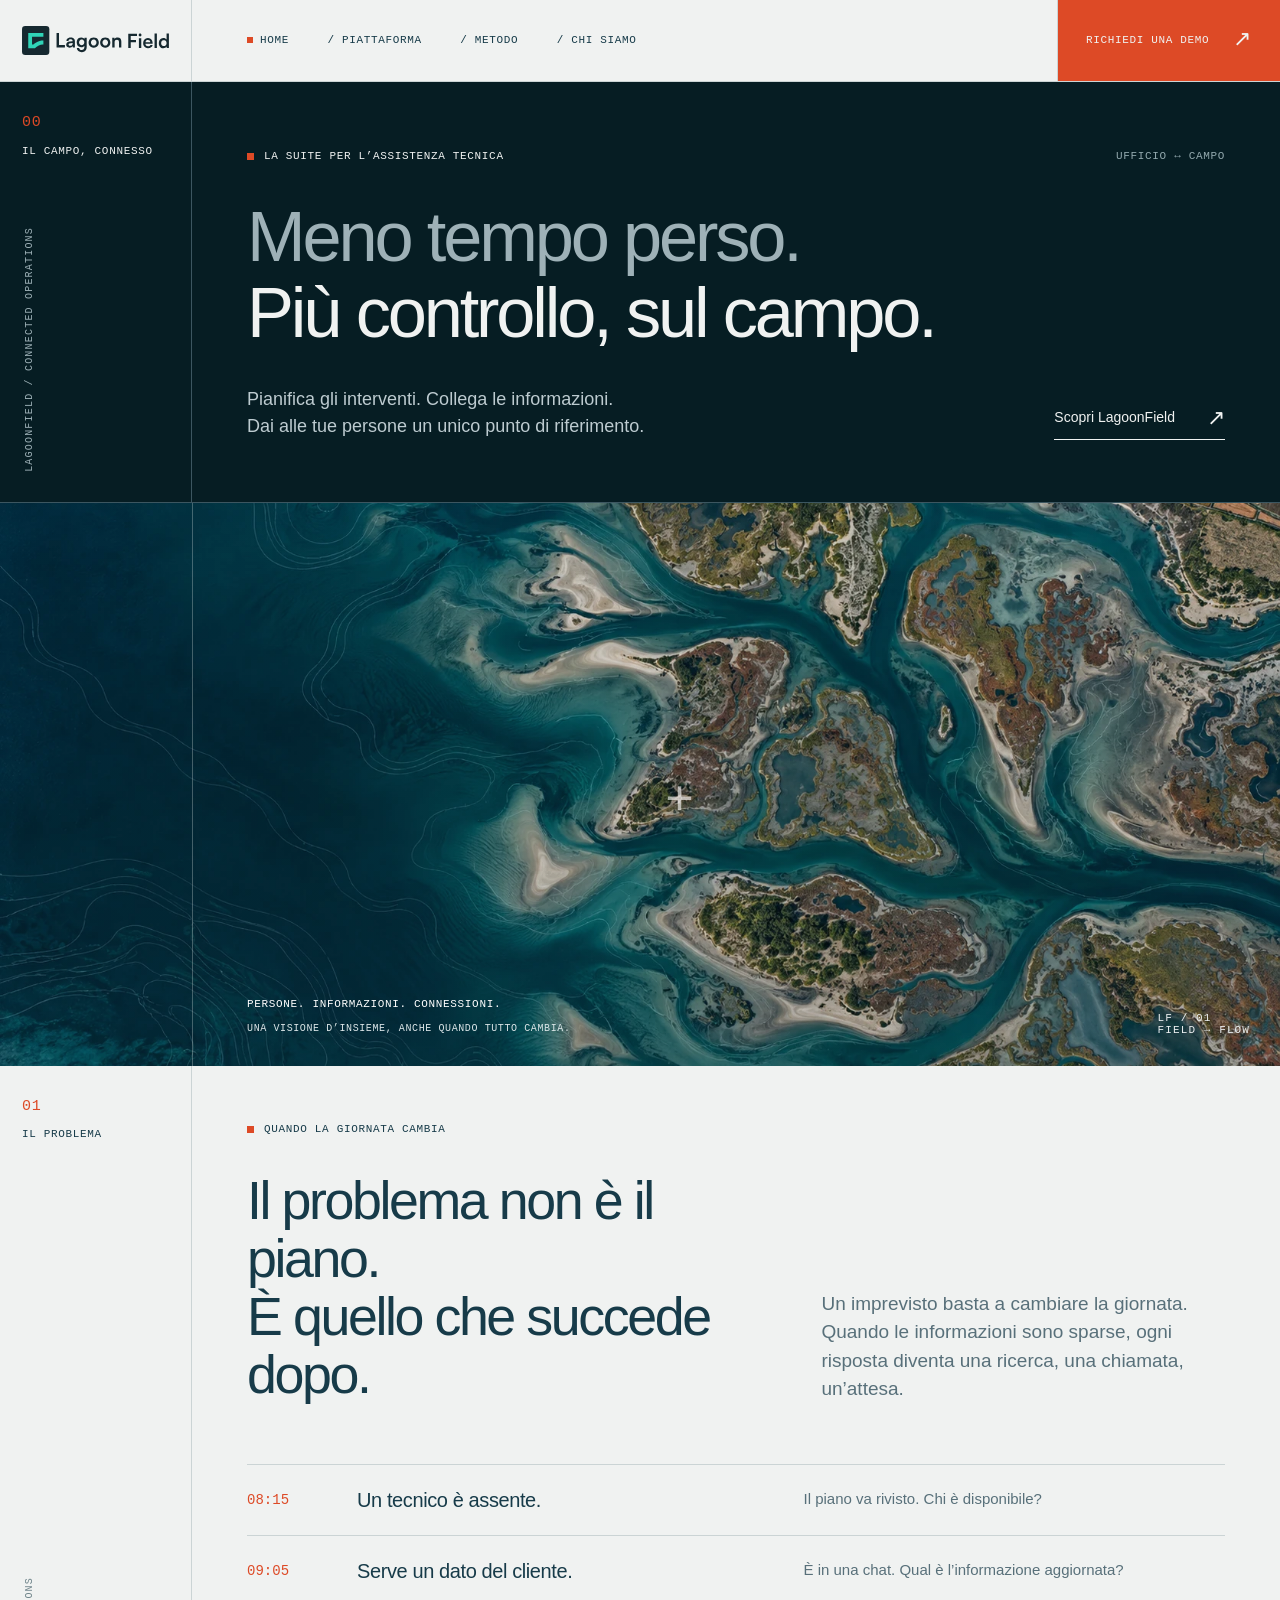
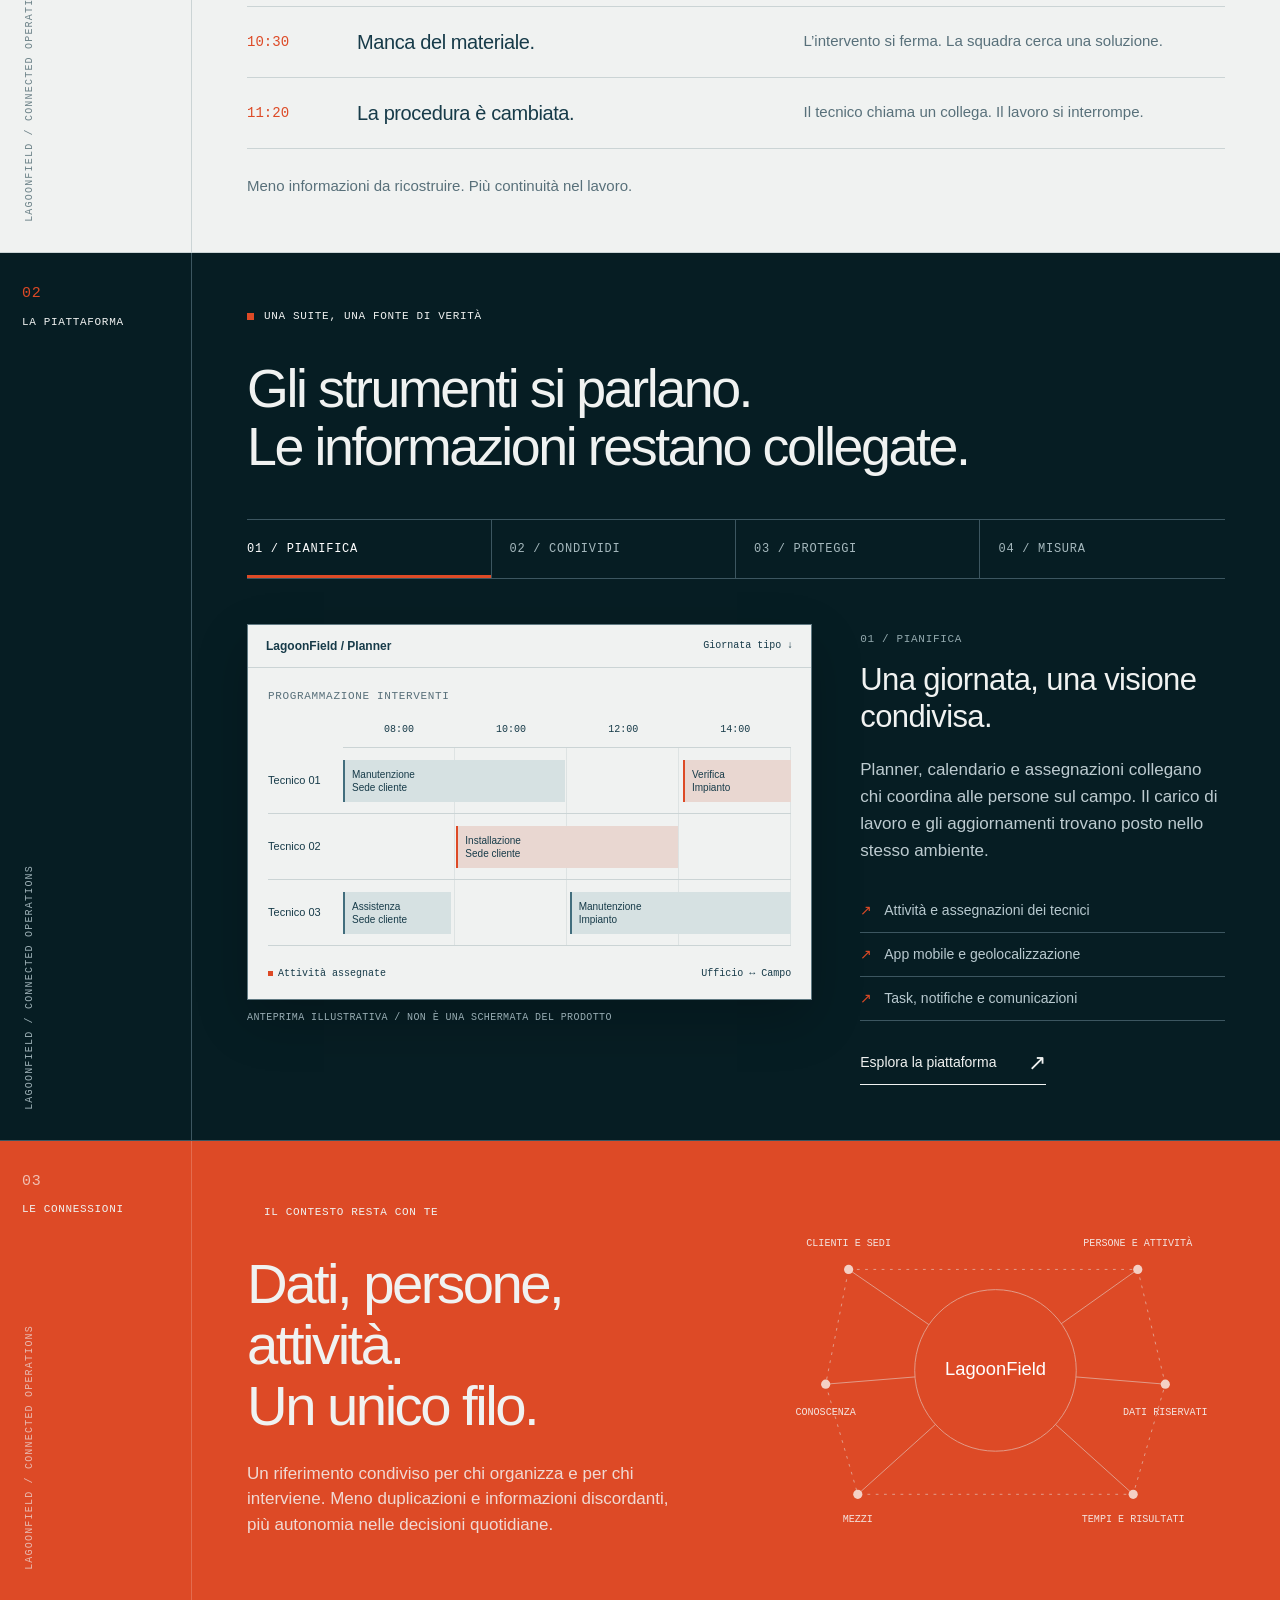
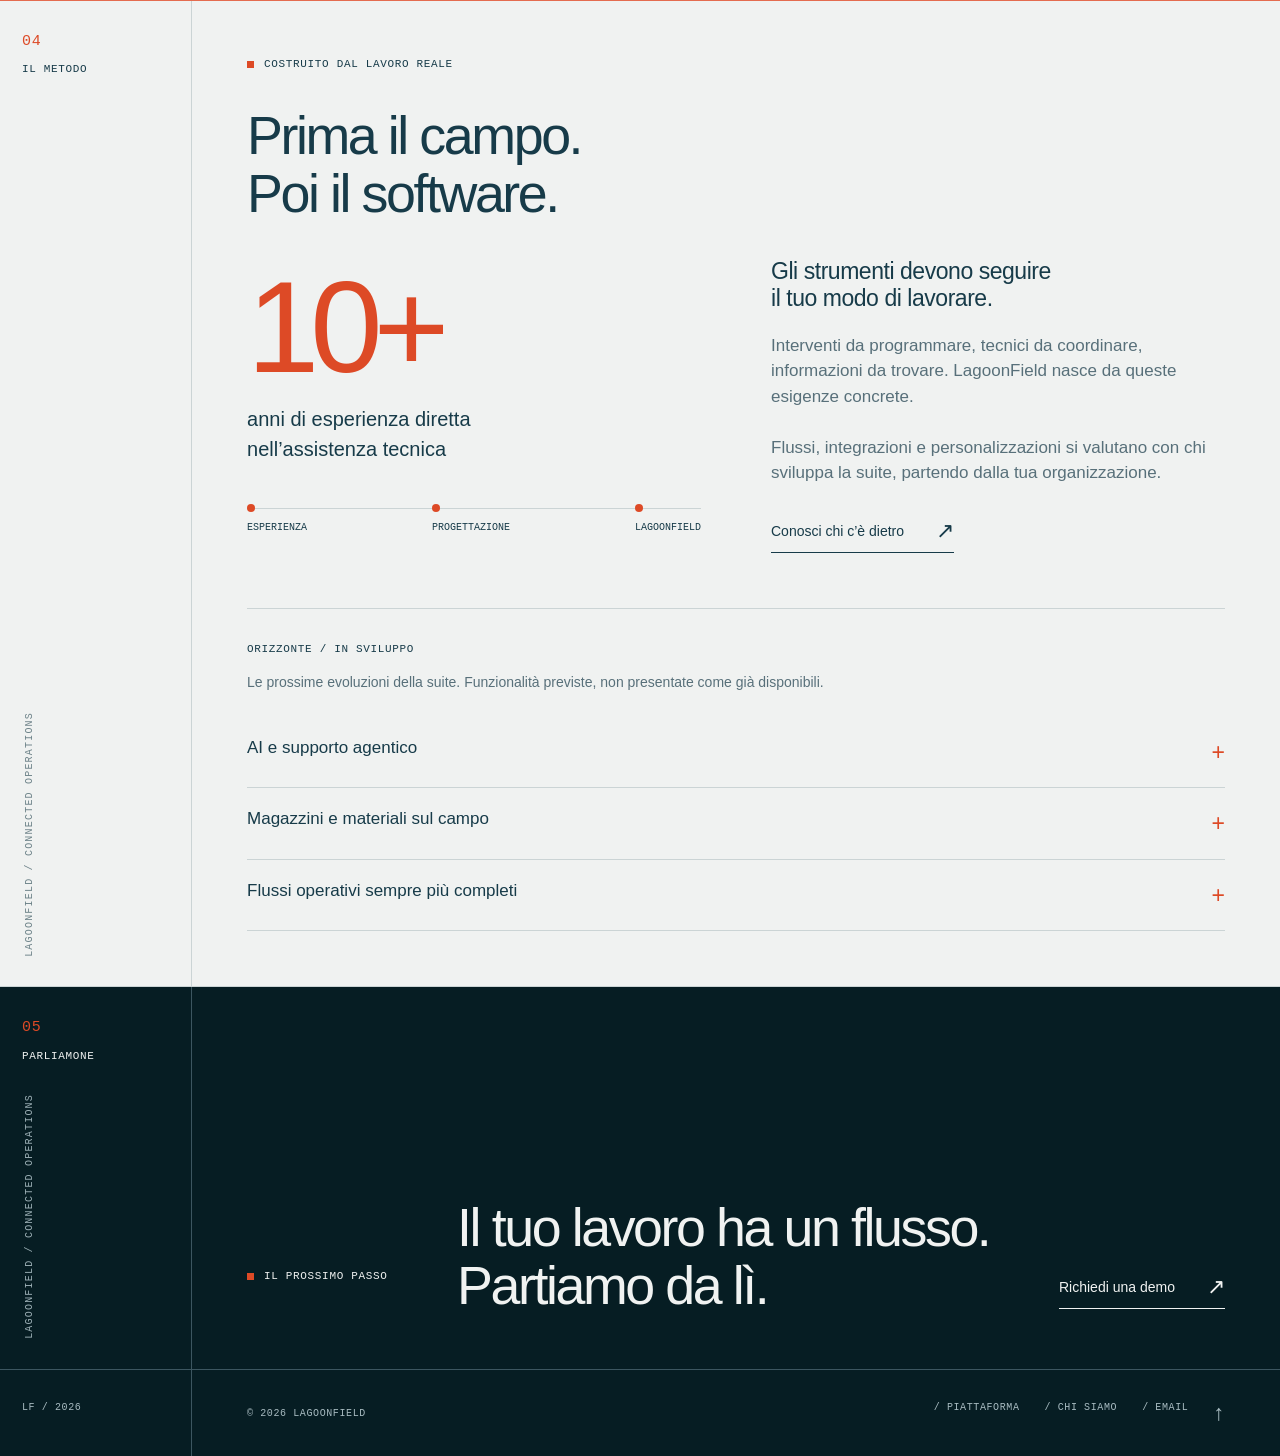
==== index.html @ 283058a3 "Initial LagoonField static site deployment" ====
<!doctype html>
<html lang="it">
  <head>
    <meta charset="utf-8">
    <meta name="viewport" content="width=device-width,initial-scale=1">
    <meta name="theme-color" content="#112f3c">
    <title>LagoonField — Meno tempo perso. Più controllo, sul campo.</title>
    <meta name="description" content="La suite connessa per organizzare l’assistenza tecnica: planner, app mobile, knowledge base, dati protetti e analisi in un unico ambiente.">
    <meta property="og:title" content="LagoonField — Meno tempo perso. Più controllo, sul campo.">
    <meta property="og:description" content="La suite connessa per organizzare l’assistenza tecnica: planner, app mobile, knowledge base, dati protetti e analisi in un unico ambiente.">
    <meta property="og:type" content="website">
    <link rel="icon" href="./assets/favicon.svg" type="image/svg+xml">
    <link rel="stylesheet" href="./styles.css">
    <script src="./app.js?v=hero-mobile" defer></script>
  </head>
  <body>
    <a class="skip" href="#main">Vai al contenuto</a>
    <header class="header" id="top">
      <a class="brand" href="./index.html" aria-label="LagoonField, home"><img src="./assets/Lagoon%20field%20logo.svg" width="1873" height="366" alt="LagoonField"></a>
      <button class="menu-button" aria-expanded="false" aria-controls="navigation"><span class="menu-label">Menu</span><span class="menu-icon" aria-hidden="true"><i></i><i></i></span></button>
      <nav class="nav" id="navigation" aria-label="Navigazione principale">
        <a href="./index.html" aria-current="page">Home</a>
        <a href="./piattaforma.html">/ Piattaforma</a>
        <a href="./index.html#metodo">/ Metodo</a>
        <a href="./chi-siamo.html">/ Chi siamo</a>
        <a class="nav-cta" href="./contatti.html">Richiedi una demo <span class="arrow" aria-hidden="true">↗</span></a>
      </nav>
    </header>
    <main id="main">
      <section class="section dark hero">
        <aside class="rail" aria-hidden="true">
          <div><span class="rail-number">00</span>Il campo, connesso</div>
          <span class="rail-bottom">LagoonField / Connected operations</span>
        </aside>
        <div class="body">
          <div class="hero-topline">
            <div class="eyebrow">La suite per l’assistenza tecnica</div>
            <span class="micro">Ufficio ↔ Campo</span>
          </div>
          <h1><span class="subtle">Meno tempo perso.</span><br>Più controllo, sul campo.</h1>
          <div class="hero-bottom">
            <p>Pianifica gli interventi. Collega le informazioni.<br>Dai alle tue persone un unico punto di riferimento.</p>
            <a class="text-link" href="#piattaforma">Scopri LagoonField<span class="arrow" aria-hidden="true">↗</span></a>
          </div>
        </div>
      </section>
      <div class="hero-visual">
        <img src="./assets/lagoon-hero.webp" alt="Vista satellitare di una laguna con sottili linee topografiche" fetchpriority="high" width="1672" height="941">
        <video class="hero-video" autoplay muted loop playsinline preload="metadata" poster="./assets/lagoon-hero.webp" aria-hidden="true" tabindex="-1">
          <source data-src="./assets/hero-video-720p.mp4" type="video/mp4">
        </video>
        <button class="hero-video-toggle" type="button" aria-label="Metti in pausa il video della hero" hidden>Pausa video</button>
        <div class="visual-line"></div>
        <span class="crosshair" aria-hidden="true">+</span>
        <div class="visual-label"><span class="label">Persone. Informazioni. Connessioni.</span><span class="micro">Una visione d’insieme, anche quando tutto cambia.</span></div>
        <span class="visual-coordinates" aria-hidden="true">LF / 01<br>FIELD → FLOW</span>
      </div>
      <section class="section ">
        <aside class="rail" aria-hidden="true">
          <div><span class="rail-number">01</span>Il problema</div>
          <span class="rail-bottom">LagoonField / Connected operations</span>
        </aside>
        <div class="body">
          <div class="eyebrow">Quando la giornata cambia</div>
          <div class="intro">
            <h2>Il problema non è il piano.<br>È quello che succede dopo.</h2>
            <p>Un imprevisto basta a cambiare la giornata. Quando le informazioni sono sparse, ogni risposta diventa una ricerca, una chiamata, un’attesa.</p>
          </div>
          <div class="timeline">
            <div class="timeline-row">
              <span class="time">08:15</span>
              <h3>Un tecnico è assente.</h3>
              <p>Il piano va rivisto. Chi è disponibile?</p>
            </div>
            <div class="timeline-row">
              <span class="time">09:05</span>
              <h3>Serve un dato del cliente.</h3>
              <p>È in una chat. Qual è l’informazione aggiornata?</p>
            </div>
            <div class="timeline-row">
              <span class="time">10:30</span>
              <h3>Manca del materiale.</h3>
              <p>L’intervento si ferma. La squadra cerca una soluzione.</p>
            </div>
            <div class="timeline-row">
              <span class="time">11:20</span>
              <h3>La procedura è cambiata.</h3>
              <p>Il tecnico chiama un collega. Il lavoro si interrompe.</p>
            </div>
          </div>
          <p class="section-note">Meno informazioni da ricostruire. Più continuità nel lavoro.</p>
        </div>
      </section>
      <section class="section dark" id="piattaforma">
        <aside class="rail" aria-hidden="true">
          <div><span class="rail-number">02</span>La piattaforma</div>
          <span class="rail-bottom">LagoonField / Connected operations</span>
        </aside>
        <div class="body">
          <div class="eyebrow">Una suite, una fonte di verità</div>
          <h2 class="suite-heading">Gli strumenti si parlano.<br>Le informazioni restano collegate.</h2>
          <div class="tabs" role="tablist" aria-label="Esplora le funzionalità di LagoonField"><button class="tab" id="tab-planner" role="tab" aria-selected="true" aria-controls="panel-planner" tabindex="0">01 / Pianifica</button><button class="tab" id="tab-knowledge" role="tab" aria-selected="false" aria-controls="panel-knowledge" tabindex="-1">02 / Condividi</button><button class="tab" id="tab-vault" role="tab" aria-selected="false" aria-controls="panel-vault" tabindex="-1">03 / Proteggi</button><button class="tab" id="tab-analytics" role="tab" aria-selected="false" aria-controls="panel-analytics" tabindex="-1">04 / Misura</button></div>
          <div class="tab-panel" role="tabpanel" id="panel-planner" aria-labelledby="tab-planner" tabindex="0">
            <div class="product-split">
              <div class="product-visual">
                <div class="screen">
                  <div class="screen-bar"><b>LagoonField / Planner</b><span>Giornata tipo ↓</span></div>
                  <div class="screen-body">
                    <div class="label">Programmazione interventi</div>
                    <div class="calendar">
                      <div></div>
                      <div class="hours"><span>08:00</span><span>10:00</span><span>12:00</span><span>14:00</span></div>
                      <div class="person">Tecnico 01</div>
                      <div class="slots">
                        <div class="event span2">Manutenzione<br>Sede cliente</div>
                        <div></div>
                        <div class="event brick">Verifica<br>Impianto</div>
                      </div>
                      <div class="person">Tecnico 02</div>
                      <div class="slots">
                        <div></div>
                        <div class="event span2 brick">Installazione<br>Sede cliente</div>
                        <div></div>
                      </div>
                      <div class="person">Tecnico 03</div>
                      <div class="slots">
                        <div class="event">Assistenza<br>Sede cliente</div>
                        <div></div>
                        <div class="event span2">Manutenzione<br>Impianto</div>
                      </div>
                    </div>
                    <div class="screen-footer"><span class="status">Attività assegnate</span><span>Ufficio ↔ Campo</span></div>
                  </div>
                </div>
                <div class="demo-caption">Anteprima illustrativa / non è una schermata del prodotto</div>
              </div>
              <div class="product-copy">
                <span class="micro">01 / Pianifica</span>
                <h3>Una giornata, una visione condivisa.</h3>
                <p>Planner, calendario e assegnazioni collegano chi coordina alle persone sul campo. Il carico di lavoro e gli aggiornamenti trovano posto nello stesso ambiente.</p>
                <ul class="list">
                  <li>Attività e assegnazioni dei tecnici</li>
                  <li>App mobile e geolocalizzazione</li>
                  <li>Task, notifiche e comunicazioni</li>
                </ul>
                <a class="text-link" href="./piattaforma.html#planner">Esplora la piattaforma<span class="arrow" aria-hidden="true">↗</span></a>
              </div>
            </div>
          </div>
          <div class="tab-panel" role="tabpanel" id="panel-knowledge" aria-labelledby="tab-knowledge" tabindex="0" hidden>
            <div class="product-split">
              <div class="product-visual">
                <div class="screen">
                  <div class="screen-bar"><b>LagoonField / Knowledge</b><span>Procedure ↓</span></div>
                  <div class="screen-body">
                    <div class="label">Conoscenza condivisa</div>
                    <div class="screen-title">Un riferimento, più autonomia.</div>
                    <div class="knowledge-row"><span>Procedura di manutenzione</span><span class="version">v. 03</span></div>
                    <div class="knowledge-row"><span>Variante / Impianto A</span><span class="version">v. 02</span></div>
                    <div class="knowledge-row"><span>Paragrafo globale / Preparazione</span><span class="version">Condiviso</span></div>
                    <div class="knowledge-row"><span>Suggerimento del tecnico</span><span class="version">In revisione</span></div>
                  </div>
                </div>
                <div class="demo-caption">Anteprima illustrativa / non è una schermata del prodotto</div>
              </div>
              <div class="product-copy">
                <span class="micro">02 / Condividi</span>
                <h3>Il sapere dell’azienda, a portata di mano.</h3>
                <p>La knowledge base mette procedure e documentazione nel loro contesto. Chi interviene trova un riferimento chiaro; chi ha esperienza riceve meno interruzioni.</p>
                <ul class="list">
                  <li>Documentazione versionata e varianti</li>
                  <li>Suggerimenti con revisione strutturata</li>
                  <li>Paragrafi globali riutilizzabili</li>
                </ul>
                <a class="text-link" href="./piattaforma.html#knowledge">Esplora la piattaforma<span class="arrow" aria-hidden="true">↗</span></a>
              </div>
            </div>
          </div>
          <div class="tab-panel" role="tabpanel" id="panel-vault" aria-labelledby="tab-vault" tabindex="0" hidden>
            <div class="product-split">
              <div class="product-visual">
                <div class="screen">
                  <div class="screen-bar"><b>LagoonField / Vault</b><span>Accesso controllato</span></div>
                  <div class="screen-body">
                    <div class="label">Dati riservati</div>
                    <div class="screen-title">Le informazioni giuste.<br>Alle persone giuste.</div>
                    <div class="vault-fields">
                      <div><span>Credenziali cliente</span><span>••••••••••••</span></div>
                      <div><span>Contatti riservati</span><span>Archivio criptato</span></div>
                      <div><span>Documentazione sensibile</span><span>Vault</span></div>
                    </div>
                    <div class="screen-footer"><span class="status">Visibilità personalizzata</span><span>Permessi per attività</span></div>
                  </div>
                </div>
                <div class="demo-caption">Anteprima illustrativa / non è una schermata del prodotto</div>
              </div>
              <div class="product-copy">
                <span class="micro">03 / Proteggi</span>
                <h3>Accessi chiari. Dati sotto controllo.</h3>
                <p>Permessi e viste personalizzabili aiutano ogni persona a lavorare sulle informazioni pertinenti. Credenziali, contatti e documenti sensibili hanno strumenti dedicati.</p>
                <ul class="list">
                  <li>Password e contact manager criptato</li>
                  <li>Vault per documenti sensibili</li>
                  <li>Segmentazione dettagliata della visibilità</li>
                </ul>
                <a class="text-link" href="./piattaforma.html#vault">Esplora la piattaforma<span class="arrow" aria-hidden="true">↗</span></a>
              </div>
            </div>
          </div>
          <div class="tab-panel" role="tabpanel" id="panel-analytics" aria-labelledby="tab-analytics" tabindex="0" hidden>
            <div class="product-split">
              <div class="product-visual">
                <div class="screen">
                  <div class="screen-bar"><b>LagoonField / Analisi</b><span>Vista settimanale ↓</span></div>
                  <div class="screen-body">
                    <div class="label">Dal lavoro alla visione d’insieme</div>
                    <div class="chart" role="img" aria-label="Grafico illustrativo dei tempi di attività durante la settimana"><i style="height:45%"></i><i style="height:70%"></i><i style="height:58%"></i><i style="height:86%"></i><i style="height:65%"></i></div>
                    <div class="chart-labels"><span>LUN</span><span>MAR</span><span>MER</span><span>GIO</span><span>VEN</span></div>
                    <div class="screen-stats">
                      <div><b>Tempi</b>Attività e durata</div>
                      <div><b>Spese</b>Raccolta sul campo</div>
                      <div><b>Report</b>Dati operativi</div>
                    </div>
                  </div>
                </div>
                <div class="demo-caption">Anteprima illustrativa / non è una schermata del prodotto</div>
              </div>
              <div class="product-copy">
                <span class="micro">04 / Misura</span>
                <h3>Il lavoro reale diventa leggibile.</h3>
                <p>Raccogli tempi e note spese all’interno della suite. Consulta dati operativi, analisi e report per capire dove approfondire e come orientare le decisioni.</p>
                <ul class="list">
                  <li>Tempi e note spese integrati</li>
                  <li>Dashboard, analisi e report</li>
                  <li>Integrazioni da valutare insieme</li>
                </ul>
                <a class="text-link" href="./piattaforma.html#analytics">Esplora la piattaforma<span class="arrow" aria-hidden="true">↗</span></a>
              </div>
            </div>
          </div>
        </div>
      </section>
      <section class="section connection">
        <aside class="rail" aria-hidden="true">
          <div><span class="rail-number">03</span>Le connessioni</div>
          <span class="rail-bottom">LagoonField / Connected operations</span>
        </aside>
        <div class="body">
          <div>
            <div class="eyebrow">Il contesto resta con te</div>
            <h2>Dati, persone, attività.<br>Un unico filo.</h2>
            <p>Un riferimento condiviso per chi organizza e per chi interviene. Meno duplicazioni e informazioni discordanti, più autonomia nelle decisioni quotidiane.</p>
          </div>
          <svg class="network" viewBox="0 0 500 380" role="img" aria-label="LagoonField collega clienti e sedi, persone e attività, conoscenza, dati riservati, mezzi e risultati">
            <path d="M90 80L250 190L405 80M65 205L250 190L435 205M100 325L250 190L400 325"/>
            <path stroke-dasharray="3 6" d="M90 80L405 80L435 205L400 325L100 325L65 205Z"/>
            <circle cx="250" cy="190" r="77" class="center"/>
            <circle cx="250" cy="190" r="88"/>
            <text x="250" y="195" text-anchor="middle" class="main-text">LagoonField</text>
            <circle cx="90" cy="80" r="5" class="node"/>
            <circle cx="405" cy="80" r="5" class="node"/>
            <circle cx="65" cy="205" r="5" class="node"/>
            <circle cx="435" cy="205" r="5" class="node"/>
            <circle cx="100" cy="325" r="5" class="node"/>
            <circle cx="400" cy="325" r="5" class="node"/>
            <text x="90" y="55" text-anchor="middle">CLIENTI E SEDI</text>
            <text x="405" y="55" text-anchor="middle">PERSONE E ATTIVITÀ</text>
            <text x="65" y="239" text-anchor="middle">CONOSCENZA</text>
            <text x="435" y="239" text-anchor="middle">DATI RISERVATI</text>
            <text x="100" y="355" text-anchor="middle">MEZZI</text>
            <text x="400" y="355" text-anchor="middle">TEMPI E RISULTATI</text>
          </svg>
        </div>
      </section>
      <section class="section " id="metodo">
        <aside class="rail" aria-hidden="true">
          <div><span class="rail-number">04</span>Il metodo</div>
          <span class="rail-bottom">LagoonField / Connected operations</span>
        </aside>
        <div class="body">
          <div class="eyebrow">Costruito dal lavoro reale</div>
          <div class="method-grid">
            <div>
              <h2>Prima il campo.<br>Poi il software.</h2>
              <div class="big-stat">10+</div>
              <p class="stat-label">anni di esperienza diretta nell’assistenza tecnica</p>
              <div class="steps"><span>Esperienza</span><span>Progettazione</span><span>LagoonField</span></div>
            </div>
            <div class="method-copy">
              <h3>Gli strumenti devono seguire<br>il tuo modo di lavorare.</h3>
              <p>Interventi da programmare, tecnici da coordinare, informazioni da trovare. LagoonField nasce da queste esigenze concrete.<br><br>Flussi, integrazioni e personalizzazioni si valutano con chi sviluppa la suite, partendo dalla tua organizzazione.</p>
              <a class="text-link" href="./chi-siamo.html">Conosci chi c’è dietro<span class="arrow" aria-hidden="true">↗</span></a>
            </div>
          </div>
          <div class="roadmap">
            <span class="label">Orizzonte / In sviluppo</span>
            <p>Le prossime evoluzioni della suite. Funzionalità previste, non presentate come già disponibili.</p>
            <details>
              <summary>AI e supporto agentico</summary>
              <p>È previsto un layer AI per consultare le procedure in modo mirato e supportare il lavoro operativo. Disponibilità e modalità saranno definite con l’evoluzione del prodotto.</p>
            </details>
            <details>
              <summary>Magazzini e materiali sul campo</summary>
              <p>La gestione dei magazzini e dei magazzini mobili dei tecnici è in sviluppo, con l’obiettivo di collegare disponibilità dei materiali e operatività.</p>
            </details>
            <details>
              <summary>Flussi operativi sempre più completi</summary>
              <p>Rapportini, ticketing, urgenze, formazione, modelli e statistiche avanzate, certifiche e gestione amministrativa rientrano nelle evoluzioni previste della suite.</p>
            </details>
          </div>
        </div>
      </section>
      <section class="section dark contact-band">
        <aside class="rail" aria-hidden="true">
          <div><span class="rail-number">05</span>Parliamone</div>
          <span class="rail-bottom">LagoonField / Connected operations</span>
        </aside>
        <div class="body">
          <div class="eyebrow">Il prossimo passo</div>
          <h2>Il tuo lavoro ha un flusso.<br>Partiamo da lì.</h2>
          <a class="text-link" href="./contatti.html">Richiedi una demo<span class="arrow" aria-hidden="true">↗</span></a>
        </div>
      </section>
    </main>
    <footer class="footer">
      <div class="footer-rail">LF / 2026</div>
      <div class="footer-body">
        <span>© 2026 LagoonField</span>
        <nav aria-label="Navigazione footer">
          <a href="./piattaforma.html">/ Piattaforma</a>
          <a href="./chi-siamo.html">/ Chi siamo</a>
          <a href="mailto:sales@lagoonfield.com">/ Email</a>
          <a class="back-top" href="#top" aria-label="Torna all’inizio">↑</a>
        </nav>
      </div>
    </footer>
  </body>
</html>
---- styles.css ----
@charset "UTF-8";

/* 01. Colori e misure globali
 * Modifica qui la palette: tutti i componenti usano questi valori.
 * Le sfumature e le trasparenze esistenti sono mantenute intenzionalmente.
 */

:root {
  /* Palette principale */
  --color-text: #173b49;
  --color-surface-dark: #061d23;
  --color-text-muted: #93a9ae;
  --color-surface: #f0f2f1;
  --color-border: #cbd4d5;
  --color-accent: #dd4a26;
  --color-accent-hover: #8e3d2e;
  --color-white: white;
  --color-text-secondary: #58707a;
  --color-text-rail: #6c8288;

  /* Sezioni scure */
  --color-border-dark: #3c5660;
  --color-accent-on-dark: #dd4a26;
  --color-text-muted-on-dark: #9eb1b7;
  --color-text-on-dark: #bdcbd0;
  --color-text-list-on-dark: #b8c9cf;
  --color-text-tab: #a5b8bd;
  --color-tab-indicator: #dd4a26;
  --color-surface-tab-hover: #ffffff08;
  --color-text-footer: #a8bbc1;
  --color-text-page-intro: #afc1c8;
  --color-text-quote: #a6bac2;

  /* Immagine e video della hero */
  --color-surface-hero: #214652;
  --color-hero-overlay-start: rgba(11,36,47,.06);
  --color-hero-overlay-end: rgba(11,36,47,.18);
  --color-hero-line: #dfe6e44d;
  --color-text-hero-caption: #dce6e8;
  --color-text-hero-coordinates: #ecf0f1;
  --color-video-control-border: #dfe6e466;
  --color-video-control-background: #112f3cbb;
  --color-video-control-hover: #112f3ce6;

  /* Anteprime della piattaforma */
  --color-border-screen: #607982;
  --color-shadow-screen: #0003;
  --color-text-demo-caption: #98acb3;
  --color-surface-event: #d6e1e2;
  --color-event-marker: #426e7d;
  --color-surface-event-accent: #e9d7d1;

  /* Sezione connessioni e diagramma */
  --color-border-on-accent: #ffffff30;
  --color-text-connection-number: #f1c0b3;
  --color-text-connection-rail: #e8bab0;
  --color-text-on-connection: #f0d9d3;
  --color-text-network: #f4e3de;
  --color-network-line: #e2a391;
  --color-network-node: #f4d0c5;

  /* Schede persone, modulo e menu mobile */
  --color-text-placeholder: #8a3f30;
  --color-surface-placeholder: #e8d8d3;
  --color-surface-portrait: #dce4e5;
  --color-text-portrait: #7c9ba5;
  --color-border-portrait: #acc0c6;
  --color-border-input: #98adb4;
  --color-shadow-menu: #112f3c22;

  /* Layout: le media query aggiornano queste misure. */
  --rail: 15%;
  --pad: clamp(25px,4.3vw,76px);
}

/* 02. Base, accessibilità e tipografia */

* {
  box-sizing: border-box;
}

html {
  scroll-behavior: smooth;
  scroll-padding-top: 100px;
}

body {
  margin: 0;
  font-family: Arial,Helvetica,sans-serif;
  background: var(--color-surface);
  color: var(--color-text);
  font-size: 17px;
  line-height: 1.5;
}

a {
  color: inherit;
  text-decoration: none;
}

button,
input,
textarea,
select {
  font: inherit;
}

button,
a,
input,
textarea,
select {
  -webkit-tap-highlight-color: transparent;
}

button {
  cursor: pointer;
}

a:focus-visible,
button:focus-visible,
input:focus-visible,
textarea:focus-visible,
select:focus-visible {
  outline: 3px solid var(--color-accent);
  outline-offset: 5px;
}

img,
svg {
  max-width: 100%;
}

button {
  color: inherit;
}

.skip {
  position: fixed;
  top: -80px;
  left: 20px;
  z-index: 100;
  padding: 12px;
  background: var(--color-white);
}

.skip:focus {
  top: 12px;
}

h1,
h2,
h3,
p {
  margin: 0;
}

h1,
h2 {
  font-weight: 400;
  letter-spacing: -.045em;
  line-height: 1.08;
}

h1 {
  font-size: clamp(44px,5.5vw,90px);
}

h2 {
  font-size: clamp(35px,4.2vw,67px);
}

h3 {
  font-size: 23px;
  line-height: 1.2;
  font-weight: 400;
  letter-spacing: -.02em;
}

p {
  max-width: 680px;
}

small,
.micro,
.eyebrow,
.rail,
.nav,
.tab,
.footer,
.label {
  font-family: Consolas,"Courier New",monospace;
  font-size: 11px;
  line-height: 1.5;
  letter-spacing: .06em;
  text-transform: uppercase;
}

.micro {
  color: var(--color-text-muted);
}

.eyebrow {
  display: flex;
  gap: 10px;
  align-items: center;
  margin-bottom: 34px;
}

.eyebrow:before {
  content: "";
  width: 7px;
  height: 7px;
  display: block;
  background: var(--color-accent);
}

/* 03. Header e navigazione */

.header {
  position: sticky;
  top: 0;
  display: grid;
  grid-template-columns: var(--rail) 1fr;
  z-index: 40;
  background: var(--color-surface);
  border-bottom: 1px solid var(--color-border);
  min-height: 82px;
}

.brand {
  padding: 22px;
  display: flex;
  align-items: center;
  justify-content: center;
  border-right: 1px solid var(--color-border);
}

.brand img {
  width: 160px;
  height: auto;
  display: block;
}

.nav {
  display: flex;
  align-items: center;
  gap: clamp(16px,3vw,48px);
  padding-left: var(--pad);
  font-size: 11px;
}

.nav a {
  position: relative;
  white-space: nowrap;
}

.nav a:hover {
  color: var(--color-accent);
}

.nav a[aria-current=page]:before {
  content: "";
  display: inline-block;
  width: 6px;
  height: 6px;
  background: var(--color-accent);
  margin-right: 7px;
}

.nav .nav-cta {
  margin-left: auto;
  align-self: stretch;
  display: flex;
  align-items: center;
  padding: 0 28px;
  border-left: 1px solid var(--color-border);
  background: var(--color-accent);
  color: var(--color-surface);
  gap: 24px;
}

/* Mantiene la priorità rispetto a .nav a:hover. */
.nav-cta:hover {
  background: var(--color-accent-hover)!important;
  color: var(--color-white)!important;
}

.menu-button {
  display: none;
}

/* 04. Layout condiviso e sezioni scure */

.section {
  display: grid;
  grid-template-columns: var(--rail) 1fr;
  border-bottom: 1px solid var(--color-border);
}

.rail {
  padding: 30px 22px;
  border-right: 1px solid var(--color-border);
  display: flex;
  flex-direction: column;
  justify-content: space-between;
  gap: 30px;
}

.rail .rail-number {
  font-size: 15px;
  color: var(--color-accent);
  display: block;
  margin-bottom: 8px;
}

.rail-bottom {
  writing-mode: vertical-rl;
  transform: rotate(180deg);
  font-size: 10px;
  color: var(--color-text-rail);
  letter-spacing: .12em;
}

.body {
  padding: var(--pad);
}

.dark {
  background: var(--color-surface-dark);
  color: var(--color-surface);
  border-color: var(--color-border-dark);
}

.dark .rail {
  border-color: var(--color-border-dark);
}

.dark .rail-number {
  color: var(--color-accent-on-dark);
}

.dark .rail-bottom {
  color: var(--color-text-muted-on-dark);
}

.dark .eyebrow:before {
  background: var(--color-accent-on-dark);
}

.dark .body p {
  color: var(--color-text-on-dark);
}

/* 05. Hero, immagine e video */

.hero .body {
  padding-top: 66px;
  padding-bottom: 62px;
}

.hero h1 {
  max-width: 1250px;
}

.hero h1 .subtle {
  color: var(--color-text-muted-on-dark);
}

.hero-topline {
  display: flex;
  justify-content: space-between;
  align-items: center;
}

.hero-topline .micro {
  margin-bottom: 34px;
}

.hero-bottom {
  display: flex;
  justify-content: space-between;
  align-items: flex-end;
  gap: 40px;
  margin-top: 35px;
}

.hero-bottom p {
  font-size: 18px;
  max-width: 480px;
}

.text-link {
  display: inline-flex;
  align-items: center;
  gap: 32px;
  font-size: 14px;
  white-space: nowrap;
  border-bottom: 1px solid currentColor;
  padding-bottom: 10px;
  transition: gap .2s;
}

.text-link:hover {
  gap: 44px;
}

.arrow {
  font-size: 22px;
  line-height: 1;
}

.hero-visual {
  height: clamp(350px,44vw,690px);
  position: relative;
  overflow: hidden;
  background: var(--color-surface-hero);
}

.hero-visual>img {
  width: 100%;
  height: 100%;
  object-fit: cover;
  display: block;
}

.hero-visual:after {
  content: "";
  position: absolute;
  inset: 0;
  background: linear-gradient(180deg,var(--color-hero-overlay-start),var(--color-hero-overlay-end));
}

.visual-line {
  position: absolute;
  top: 0;
  bottom: 0;
  left: var(--rail);
  width: 1px;
  background: var(--color-hero-line);
  z-index: 1;
}

.visual-label {
  position: absolute;
  bottom: 30px;
  left: calc(var(--rail) + var(--pad));
  color: var(--color-white);
  z-index: 2;
}

.visual-label span {
  display: block;
}

.visual-label .micro {
  color: var(--color-text-hero-caption);
  margin-top: 8px;
  font-size: 10px;
}

.visual-coordinates {
  position: absolute;
  right: 30px;
  bottom: 30px;
  z-index: 2;
  color: var(--color-text-hero-coordinates);
  font: 11px Consolas,monospace;
  letter-spacing: .1em;
}

.crosshair {
  position: absolute;
  left: 52%;
  top: 46%;
  color: var(--color-white);
  z-index: 2;
  font-size: 48px;
  font-weight: 200;
  opacity: .6;
}

.hero-visual>.hero-video {
  position: absolute;
  inset: 0;
  width: 100%;
  height: 100%;
  object-fit: cover;
  display: block;
}

.hero-visual>.hero-video[hidden] {
  display: none;
}

.hero-video-toggle {
  position: absolute;
  right: 30px;
  top: 30px;
  z-index: 3;
  border: 1px solid var(--color-video-control-border);
  background: var(--color-video-control-background);
  color: var(--color-surface);
  padding: 10px 15px;
  font: 11px Consolas,monospace;
  letter-spacing: .03em;
  backdrop-filter: blur(6px);
}

.hero-video-toggle:hover {
  background: var(--color-video-control-hover);
}

.hero-video-toggle[hidden] {
  display: none;
}

/* 06. Introduzione e timeline */

.intro {
  display: grid;
  grid-template-columns: 1.25fr 1fr;
  gap: 70px;
  margin-bottom: 60px;
}

.intro p {
  font-size: 19px;
  align-self: end;
  max-width: 500px;
  color: var(--color-text-secondary);
}

.intro h2 {
  max-width: 720px;
}

.timeline {
  border-top: 1px solid var(--color-border);
}

.timeline-row {
  display: grid;
  grid-template-columns: 85px 1fr 1fr;
  gap: 25px;
  align-items: center;
  padding: 23px 0;
  border-bottom: 1px solid var(--color-border);
}

.timeline-row .time {
  font: 14px Consolas,monospace;
  color: var(--color-accent);
}

.timeline-row h3 {
  font-size: 20px;
}

.timeline-row p {
  font-size: 15px;
  color: var(--color-text-secondary);
}

.section-note {
  margin-top: 26px;
  color: var(--color-text-secondary);
  font-size: 15px;
}

/* 07. Piattaforma: tab, contenuti e anteprime */

.suite-heading {
  max-width: 950px;
  margin-bottom: 44px;
}

.tabs {
  display: grid;
  grid-template-columns: repeat(4,1fr);
  border-top: 1px solid var(--color-border-dark);
  border-bottom: 1px solid var(--color-border-dark);
  margin-bottom: 45px;
}

.tab {
  border: 0;
  border-right: 1px solid var(--color-border-dark);
  background: none;
  text-align: left;
  padding: 20px 18px;
  color: var(--color-text-tab);
  font-size: 12px;
}

.tab:first-child {
  padding-left: 0;
}

.tab:last-child {
  border-right: 0;
}

.tab[aria-selected=true] {
  color: var(--color-white);
  box-shadow: inset 0 -3px var(--color-tab-indicator);
}

.tab:hover {
  color: var(--color-white);
  background: var(--color-surface-tab-hover);
}

.tab-panel[hidden] {
  display: none;
}

.product-split {
  display: grid;
  grid-template-columns: 1.55fr 1fr;
  gap: 48px;
  align-items: start;
}

.product-copy h3 {
  font-size: 31px;
  margin: 12px 0 20px;
}

.product-copy p {
  font-size: 17px;
  line-height: 1.6;
}

.list {
  padding: 0;
  margin: 25px 0 28px;
  list-style: none;
}

.list li {
  padding: 11px 0;
  border-bottom: 1px solid var(--color-border-dark);
  font-size: 14px;
  color: var(--color-text-list-on-dark);
}

.list li:before {
  content: "↗";
  color: var(--color-accent-on-dark);
  margin-right: 12px;
}

.screen {
  background: var(--color-surface);
  color: var(--color-text);
  border: 1px solid var(--color-border-screen);
  box-shadow: 0 20px 50px var(--color-shadow-screen);
  min-height: 330px;
}

.screen-bar {
  display: flex;
  justify-content: space-between;
  align-items: center;
  border-bottom: 1px solid var(--color-border);
  padding: 14px 18px;
  font: 10px Consolas,monospace;
}

.screen-bar b {
  font: 600 12px Arial,sans-serif;
}

.screen-body {
  padding: 20px;
}

.demo-caption {
  color: var(--color-text-demo-caption);
  font: 10px Consolas,monospace;
  margin-top: 12px;
  text-transform: uppercase;
  letter-spacing: .04em;
}

.calendar {
  display: grid;
  grid-template-columns: 75px 1fr;
  gap: 0;
}

.calendar .hours {
  display: flex;
  justify-content: space-around;
  border-bottom: 1px solid var(--color-border);
  padding: 12px 0;
  font: 10px Consolas,monospace;
}

.calendar .person {
  font-size: 11px;
  display: flex;
  align-items: center;
  height: 66px;
  border-bottom: 1px solid var(--color-border);
}

.calendar .slots {
  display: grid;
  grid-template-columns: repeat(4,1fr);
  align-items: center;
  gap: 5px;
  border-bottom: 1px solid var(--color-border);
  background: repeating-linear-gradient(90deg,transparent 0,transparent calc(25% - 1px),var(--color-border) 25%);
}

.event {
  background: var(--color-surface-event);
  border-left: 2px solid var(--color-event-marker);
  padding: 8px 7px;
  line-height: 1.3;
  font-size: 10px;
}

.event.brick {
  background: var(--color-surface-event-accent);
  border-color: var(--color-accent);
}

.span2 {
  grid-column: span 2;
}

.screen-footer {
  display: flex;
  justify-content: space-between;
  font: 10px Consolas,monospace;
  margin-top: 22px;
}

.status {
  display: inline-flex;
  align-items: center;
  gap: 5px;
}

.status:before {
  content: "";
  width: 5px;
  height: 5px;
  background: var(--color-accent);
}

.knowledge-row {
  padding: 13px 0;
  border-bottom: 1px solid var(--color-border);
  display: flex;
  justify-content: space-between;
  gap: 20px;
  font-size: 12px;
}

.version {
  font: 10px Consolas,monospace;
  background: var(--color-surface-event);
  padding: 3px 7px;
  height: fit-content;
  white-space: nowrap;
}

.screen-body .screen-title {
  font-size: 22px;
  margin: 12px 0;
}

/* Il testo dell’anteprima resta leggibile anche dentro .dark .body. */
.screen-body p {
  font-size: 12px;
  color: var(--color-text-secondary)!important;
  line-height: 1.6;
}

.screen-body .label {
  color: var(--color-text-secondary);
  margin-bottom: 8px;
}

.vault-fields {
  margin-top: 20px;
}

.vault-fields>div {
  display: flex;
  justify-content: space-between;
  padding: 13px 0;
  border-bottom: 1px solid var(--color-border);
  font-size: 12px;
}

.lock {
  font-size: 23px;
}

.chart {
  height: 150px;
  display: flex;
  gap: 15px;
  align-items: end;
  border-bottom: 1px solid var(--color-border);
  padding: 10px 12px 0;
  background: repeating-linear-gradient(0deg,transparent 0,transparent 35px,var(--color-surface-event) 36px);
}

.chart i {
  width: 14%;
  background: var(--color-event-marker);
  display: block;
}

.chart i:nth-child(3n) {
  background: var(--color-accent);
}

.chart-labels {
  display: flex;
  justify-content: space-around;
  font: 9px Consolas,monospace;
  margin: 9px 0;
}

.screen-stats {
  display: flex;
  gap: 30px;
  font: 10px Consolas,monospace;
  margin-top: 18px;
}

.screen-stats b {
  font: 22px Arial,sans-serif;
  display: block;
}

/* 08. Connessioni e diagramma */

.connection {
  background: var(--color-accent);
  color: var(--color-surface);
  border-color: var(--color-border-on-accent);
}

.connection .rail {
  border-color: var(--color-border-on-accent);
}

.connection .rail-number {
  color: var(--color-text-connection-number);
}

.connection .rail-bottom {
  color: var(--color-text-connection-rail);
}

.connection .body {
  display: grid;
  grid-template-columns: 1fr 1fr;
  gap: 60px;
  align-items: center;
}

.connection h2 {
  font-size: clamp(38px,4.4vw,65px);
}

.connection p {
  margin-top: 24px;
  color: var(--color-text-on-connection);
  max-width: 440px;
}

.network {
  width: 100%;
  overflow: visible;
  height: auto;
}

.network text {
  font: 11px Consolas,monospace;
  fill: var(--color-text-network);
}

.network .main-text {
  font: 20px Arial,sans-serif;
  fill: var(--color-white);
}

.network path,
.network line {
  stroke: var(--color-network-line);
  fill: none;
  stroke-width: 1;
}

.network circle {
  fill: var(--color-accent);
  stroke: var(--color-network-line);
}

.network .center {
  fill: var(--color-text);
  stroke: var(--color-network-node);
}

.network .node {
  fill: var(--color-network-node);
  stroke: none;
}

/* 09. Metodo e roadmap */

.method-grid {
  display: grid;
  grid-template-columns: 1fr 1fr;
  gap: 70px;
}

.big-stat {
  font-size: 130px;
  line-height: 1;
  letter-spacing: -.07em;
  color: var(--color-accent);
  margin-top: 40px;
}

.stat-label {
  font-size: 20px;
  max-width: 300px;
  margin: 12px 0 40px;
}

.method-copy {
  align-self: end;
}

.method-copy p {
  color: var(--color-text-secondary);
  margin: 20px 0 32px;
}

.steps {
  display: flex;
  justify-content: space-between;
  position: relative;
  gap: 15px;
  margin-bottom: 20px;
  font: 10px Consolas,monospace;
  text-transform: uppercase;
}

.steps:before {
  content: "";
  position: absolute;
  top: 4px;
  left: 0;
  right: 0;
  height: 1px;
  background: var(--color-border);
}

.steps span {
  position: relative;
  padding-top: 18px;
}

.steps span:before {
  position: absolute;
  left: 0;
  top: 0;
  content: "";
  width: 8px;
  height: 8px;
  background: var(--color-accent);
  border-radius: 50%;
}

.roadmap {
  margin-top: 55px;
  border-top: 1px solid var(--color-border);
  padding-top: 25px;
}

.roadmap>p {
  font-size: 14px;
  color: var(--color-text-secondary);
  margin: 12px 0 24px;
}

.roadmap summary {
  padding: 18px 0;
  cursor: pointer;
  display: flex;
  justify-content: space-between;
  list-style: none;
  font-size: 17px;
  gap: 25px;
}

.roadmap summary::-webkit-details-marker {
  display: none;
}

.roadmap summary:after {
  content: "+";
  font-size: 23px;
  color: var(--color-accent);
}

.roadmap details[open] summary:after {
  content: "−";
}

.roadmap details {
  border-bottom: 1px solid var(--color-border);
}

.roadmap details p {
  font-size: 15px;
  color: var(--color-text-secondary);
  padding: 0 40px 24px 0;
  max-width: 780px;
}

/* 10. Invito al contatto e footer */

.contact-band .body {
  display: flex;
  align-items: end;
  justify-content: space-between;
  gap: 45px;
}

.contact-band h2 {
  max-width: 700px;
}

.contact-band .text-link {
  margin-bottom: 5px;
}

.contact-band .eyebrow {
  margin-bottom: 30px;
}

.footer {
  display: grid;
  grid-template-columns: var(--rail) 1fr;
  font-size: 10px;
  background: var(--color-surface-dark);
  color: var(--color-text-footer);
}

.footer-rail {
  border-right: 1px solid var(--color-border-dark);
  padding: 30px 22px;
}

.footer-body {
  display: flex;
  justify-content: space-between;
  gap: 25px;
  padding: 30px var(--pad);
  align-items: center;
}

.footer nav {
  display: flex;
  gap: 25px;
  flex-wrap: wrap;
}

.footer a:hover {
  color: var(--color-white);
}

.back-top {
  font: 22px Arial,sans-serif;
}

/* 11. Pagine interne e funzionalità */

.page-hero .body {
  padding-top: 72px;
  padding-bottom: 70px;
}

.page-hero h1 {
  max-width: 1000px;
}

.page-hero p {
  font-size: 21px;
  color: var(--color-text-page-intro);
  margin-top: 30px;
  max-width: 660px;
}

.feature-row {
  display: grid;
  grid-template-columns: 1fr 1fr;
  gap: 70px;
  padding: 45px 0;
  border-bottom: 1px solid var(--color-border);
}

.feature-row:first-child {
  padding-top: 0;
}

.feature-row:last-child {
  border-bottom: 0;
  padding-bottom: 0;
}

.feature-row h2 {
  font-size: clamp(32px,3.3vw,49px);
  margin: 14px 0 24px;
}

.feature-row p {
  color: var(--color-text-secondary);
  max-width: 540px;
}

.feature-row .list {
  margin-top: 10px;
}

.feature-row .list li {
  border-color: var(--color-border);
  color: var(--color-text-secondary);
}

.feature-row .list li:before {
  color: var(--color-accent);
}

.feature-index {
  font: 12px Consolas,monospace;
  color: var(--color-accent);
}

.quote {
  font-size: clamp(32px,3.8vw,57px);
  line-height: 1.14;
  letter-spacing: -.04em;
  max-width: 900px;
}

.quote cite {
  display: block;
  font: 11px Consolas,monospace;
  text-transform: uppercase;
  letter-spacing: .06em;
  margin-top: 30px;
  color: var(--color-text-quote);
}

/* 12. Chi siamo e schede persone */

.about-logo {
  width: 260px;
  margin-bottom: 50px;
}

.placeholder-tag {
  display: inline-block;
  font: 10px Consolas,monospace;
  color: var(--color-text-placeholder);
  background: var(--color-surface-placeholder);
  padding: 7px 10px;
  margin-bottom: 22px;
  letter-spacing: .04em;
  text-transform: uppercase;
}

.about-intro {
  display: grid;
  grid-template-columns: 1fr 1fr;
  gap: 70px;
}

.about-intro p {
  font-size: 20px;
  line-height: 1.6;
  color: var(--color-text-secondary);
}

.about-intro h2 {
  font-size: clamp(33px,3.7vw,55px);
}

.people {
  display: grid;
  grid-template-columns: 1fr 1fr;
  gap: 45px;
  margin-top: 60px;
}

.person-card {
  border-top: 1px solid var(--color-border);
  padding-top: 24px;
}

.person-card .initial {
  width: 100%;
  height: 160px;
  background: var(--color-surface-portrait);
  position: relative;
  overflow: hidden;
  display: flex;
  align-items: end;
  padding: 20px;
  font: 60px Arial,sans-serif;
  letter-spacing: -.08em;
  color: var(--color-text-portrait);
}

.person-card .initial:after {
  content: "";
  position: absolute;
  width: 250px;
  height: 250px;
  border: 1px solid var(--color-border-portrait);
  border-radius: 50%;
  top: -150px;
  right: 10%;
  box-shadow: 0 0 0 18px var(--color-surface-portrait),0 0 0 19px var(--color-border-portrait),0 0 0 38px var(--color-surface-portrait),0 0 0 39px var(--color-border-portrait),0 0 0 58px var(--color-surface-portrait),0 0 0 59px var(--color-border-portrait);
}

.person-card h3 {
  margin-top: 22px;
  font-size: 26px;
}

.person-card .label {
  color: var(--color-accent);
  margin-top: 9px;
}

.about-image {
  height: 370px;
  object-fit: cover;
  width: 100%;
  display: block;
}

/* 13. Contatti, modulo e FAQ */

.contact-layout {
  display: grid;
  grid-template-columns: .9fr 1.1fr;
  gap: 70px;
}

.contact-layout h2 {
  font-size: 42px;
}

.contact-layout p {
  margin: 24px 0;
  color: var(--color-text-secondary);
}

.email-link {
  display: inline-block;
  font-size: clamp(19px,2.6vw,33px);
  letter-spacing: -.035em;
  border-bottom: 1px solid var(--color-text);
  padding-bottom: 5px;
  margin-top: 12px;
}

.form {
  display: grid;
  grid-template-columns: 1fr 1fr;
  gap: 25px;
}

.form label {
  display: block;
  font: 11px Consolas,monospace;
  text-transform: uppercase;
  letter-spacing: .04em;
}

.form input,
.form textarea {
  display: block;
  width: 100%;
  border: 0;
  border-bottom: 1px solid var(--color-border-input);
  border-radius: 0;
  background: none;
  padding: 12px 0;
  font-size: 17px;
  color: var(--color-text);
  resize: vertical;
  min-width: 0;
}

.form textarea {
  min-height: 110px;
}

.form input:focus,
.form textarea:focus {
  outline: none;
  border-color: var(--color-accent);
}

.form label:focus-within {
  color: var(--color-accent);
}

.full {
  grid-column: 1/-1;
}

.form button {
  border: 0;
  background: var(--color-accent);
  color: var(--color-white);
  padding: 16px 20px;
  text-align: left;
  display: flex;
  justify-content: space-between;
  gap: 25px;
}

.form .form-note {
  font-size: 12px;
  margin: 0;
  color: var(--color-text-secondary);
}

.form-status {
  font-size: 14px;
  line-height: 1.6;
  border-left: 2px solid var(--color-accent);
  padding-left: 14px;
}

.prepared-mail {
  border: 1px solid var(--color-border);
  padding: 18px;
  grid-column: 1/-1;
}

.prepared-mail[hidden] {
  display: none;
}

.prepared-mail p {
  font-size: 14px;
  margin: 0 0 16px;
}

.prepared-mail a {
  border-bottom: 1px solid currentColor;
  padding-bottom: 3px;
  font-size: 14px;
}

.faq h2 {
  margin-bottom: 35px;
}

.faq .roadmap {
  margin: 0;
  padding: 0;
}

.faq details p {
  color: var(--color-text-secondary);
}

/* 14. Responsive: schermi ampi */

@media (min-width: 1600px) {
  :root {
    --rail: 16%;
  }

  .body {
    padding-top: 90px;
    padding-bottom: 90px;
  }

  .hero .body {
    padding-top: 80px;
    padding-bottom: 75px;
  }
}

/* 15. Responsive: tablet e desktop compatti */

@media (max-width: 1050px) {
  :root {
    --rail: 11%;
    --pad: 35px;
  }

  .brand {
    padding: 18px 12px;
  }

  .brand img {
    min-width: 85px;
  }

  .nav {
    gap: 22px;
  }

  .nav .nav-cta {
    padding: 0 20px;
    gap: 15px;
  }

  .rail {
    padding: 26px 15px;
    font-size: 10px;
  }

  .intro {
    gap: 35px;
  }

  .product-split {
    grid-template-columns: 1.25fr 1fr;
    gap: 28px;
  }

  .screen-body {
    padding: 15px;
  }

  .product-copy h3 {
    font-size: 26px;
  }

  .connection .body {
    gap: 25px;
  }

  .method-grid,
  .about-intro,
  .contact-layout {
    gap: 40px;
  }

  .feature-row {
    gap: 40px;
  }

  .hero-bottom p {
    font-size: 17px;
  }

  .footer-body {
    padding: 28px 30px;
  }
}

/* 16. Responsive: mobile */

@media (max-width: 760px) {
  :root {
    --rail: 0%;
    --pad: 24px;
  }

  .header {
    display: flex;
    align-items: center;
    justify-content: space-between;
    min-height: 72px;
  }

  .brand {
    padding: 22px 24px;
    border: 0;
  }

  .brand img {
    width: 145px;
  }

  .menu-button {
    display: flex;
    align-items: center;
    gap: 12px;
    margin-right: 24px;
    background: none;
    border: 0;
    font: 11px Consolas,monospace;
    text-transform: uppercase;
    padding: 10px 0;
  }

  .menu-icon {
    width: 20px;
    display: grid;
    gap: 5px;
  }

  .menu-icon i {
    height: 1px;
    background: var(--color-text);
  }

  .nav {
    display: none;
    position: absolute;
    top: 71px;
    left: 0;
    right: 0;
    background: var(--color-surface);
    padding: 20px 24px 25px;
    flex-direction: column;
    align-items: stretch;
    gap: 0;
    box-shadow: 0 12px 20px var(--color-shadow-menu);
    border-bottom: 1px solid var(--color-border);
    font-size: 13px;
  }

  .nav.open {
    display: flex;
  }

  .nav a {
    padding: 14px 0;
    border-bottom: 1px solid var(--color-border);
  }

  .nav .nav-cta {
    margin: 20px 0 0;
    border: 0;
    padding: 15px 20px;
    justify-content: space-between;
  }

  .section {
    display: block;
  }

  .rail {
    display: none;
  }

  .body {
    padding: 48px 24px;
  }

  .hero .body {
    padding-top: 40px;
    padding-bottom: 38px;
  }

  .hero h1 {
    font-size: clamp(42px,8vw,60px);
    letter-spacing: -.055em;
  }

  .hero-topline .micro {
    display: none;
  }

  .eyebrow {
    font-size: 10px;
    margin-bottom: 28px;
  }

  .hero-bottom {
    margin-top: 25px;
    display: block;
  }

  .hero-bottom p {
    font-size: 16px;
    max-width: 400px;
  }

  .hero-bottom .text-link {
    margin-top: 28px;
  }

  .hero-visual {
    height: 340px;
  }

  .hero-visual>img {
    object-position: 58% center;
  }

  .visual-label {
    left: 24px;
    bottom: 24px;
  }

  .visual-coordinates {
    right: 24px;
    bottom: 24px;
    font-size: 9px;
  }

  .visual-line {
    display: none;
  }

  .visual-label .micro {
    max-width: 160px;
    font-size: 9px;
  }

  .crosshair {
    font-size: 32px;
  }

  .intro {
    display: block;
    margin-bottom: 35px;
  }

  .intro p {
    font-size: 17px;
    margin-top: 24px;
  }

  h2 {
    font-size: 38px;
  }

  .timeline-row {
    grid-template-columns: 55px 1fr;
    gap: 12px;
    padding: 21px 0;
  }

  .timeline-row h3 {
    font-size: 19px;
  }

  .timeline-row p {
    grid-column: 2;
    font-size: 14px;
  }

  .timeline-row .time {
    font-size: 12px;
    align-self: start;
    padding-top: 3px;
  }

  .tabs {
    margin-bottom: 30px;
  }

  .tab {
    font-size: 10px;
    padding: 17px 8px;
    text-align: center;
  }

  .tab:first-child {
    padding-left: 8px;
  }

  .product-split {
    display: flex;
    flex-direction: column;
    gap: 30px;
  }

  .product-visual {
    width: 100%;
  }

  .screen {
    min-height: 300px;
  }

  .calendar {
    grid-template-columns: 60px 1fr;
  }

  .calendar .person {
    font-size: 10px;
    height: 61px;
  }

  .event {
    font-size: 9px;
    padding: 7px 4px;
  }

  .product-copy h3 {
    font-size: 30px;
  }

  .product-copy p {
    font-size: 16px;
  }

  .connection .body {
    display: block;
  }

  .connection h2 {
    font-size: 42px;
  }

  .connection p {
    font-size: 16px;
  }

  .network {
    margin-top: 40px;
    max-height: 340px;
  }

  .method-grid {
    display: block;
  }

  .big-stat {
    font-size: 105px;
    margin-top: 32px;
  }

  .stat-label {
    font-size: 18px;
    margin-bottom: 30px;
  }

  .method-copy {
    margin-top: 35px;
  }

  .method-copy h3 {
    font-size: 27px;
  }

  .method-copy p {
    font-size: 16px;
  }

  .roadmap {
    margin-top: 35px;
  }

  .contact-band .body {
    display: block;
  }

  .contact-band .text-link {
    margin-top: 32px;
  }

  .contact-band h2 {
    font-size: 40px;
  }

  .footer {
    display: block;
  }

  .footer-rail {
    display: none;
  }

  .footer-body {
    display: block;
    padding: 30px 24px;
  }

  .footer nav {
    margin-top: 24px;
    gap: 20px;
  }

  .back-top {
    margin-left: auto;
  }

  .page-hero .body {
    padding-top: 46px;
    padding-bottom: 48px;
  }

  .page-hero h1 {
    font-size: 45px;
  }

  .page-hero p {
    font-size: 17px;
  }

  .feature-row {
    display: block;
    padding: 32px 0;
  }

  .feature-row h2 {
    font-size: 32px;
  }

  .feature-row .list {
    margin-top: 25px;
  }

  .feature-row p {
    font-size: 16px;
  }

  .about-intro {
    display: block;
  }

  .about-intro p {
    font-size: 18px;
    margin-top: 25px;
  }

  .about-logo {
    width: 220px;
    margin-bottom: 32px;
  }

  .people {
    gap: 22px;
    margin-top: 40px;
  }

  .person-card .initial {
    height: 130px;
    font-size: 42px;
    padding: 15px;
  }

  .person-card h3 {
    font-size: 22px;
  }

  .person-card .label {
    font-size: 10px;
  }

  .about-image {
    height: 280px;
  }

  .contact-layout {
    display: block;
  }

  .contact-layout h2 {
    font-size: 35px;
  }

  .form {
    margin-top: 42px;
    gap: 24px;
  }

  .form .mobile-full {
    grid-column: 1/-1;
  }

  .email-link {
    font-size: 25px;
  }

  .form-status {
    font-size: 13px;
  }

  .footer-body>span {
    display: block;
  }

  .quote {
    font-size: 34px;
  }

  .suite-heading {
    margin-bottom: 30px;
  }

  .hero-visual>.hero-video {
    object-position: 58% center;
  }

  .hero-video-toggle {
    right: 24px;
    top: 24px;
    padding: 10px 12px;
  }
}

/* 17. Accessibilità: movimento ridotto */

@media (prefers-reduced-motion: reduce) {
  html {
    scroll-behavior: auto;
  }

  * {
    transition: none!important;
    animation: none!important;
  }
}
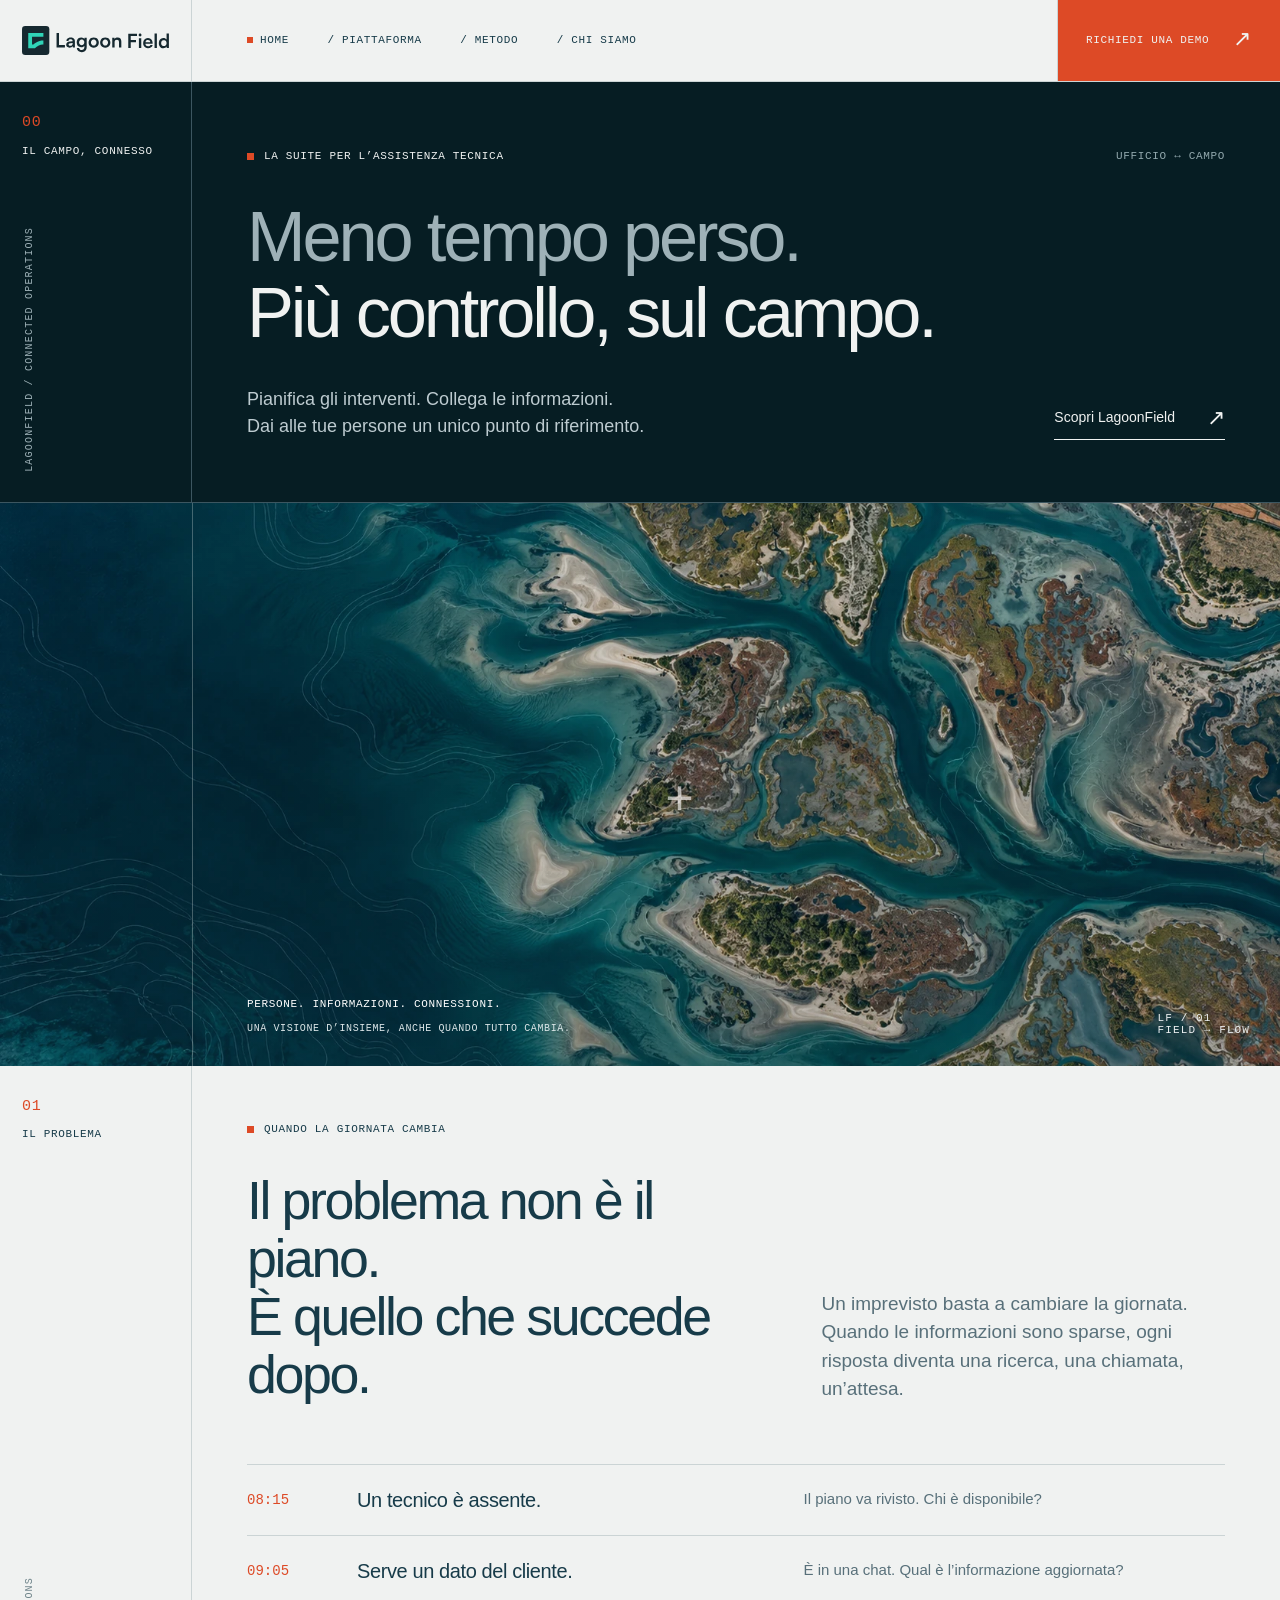
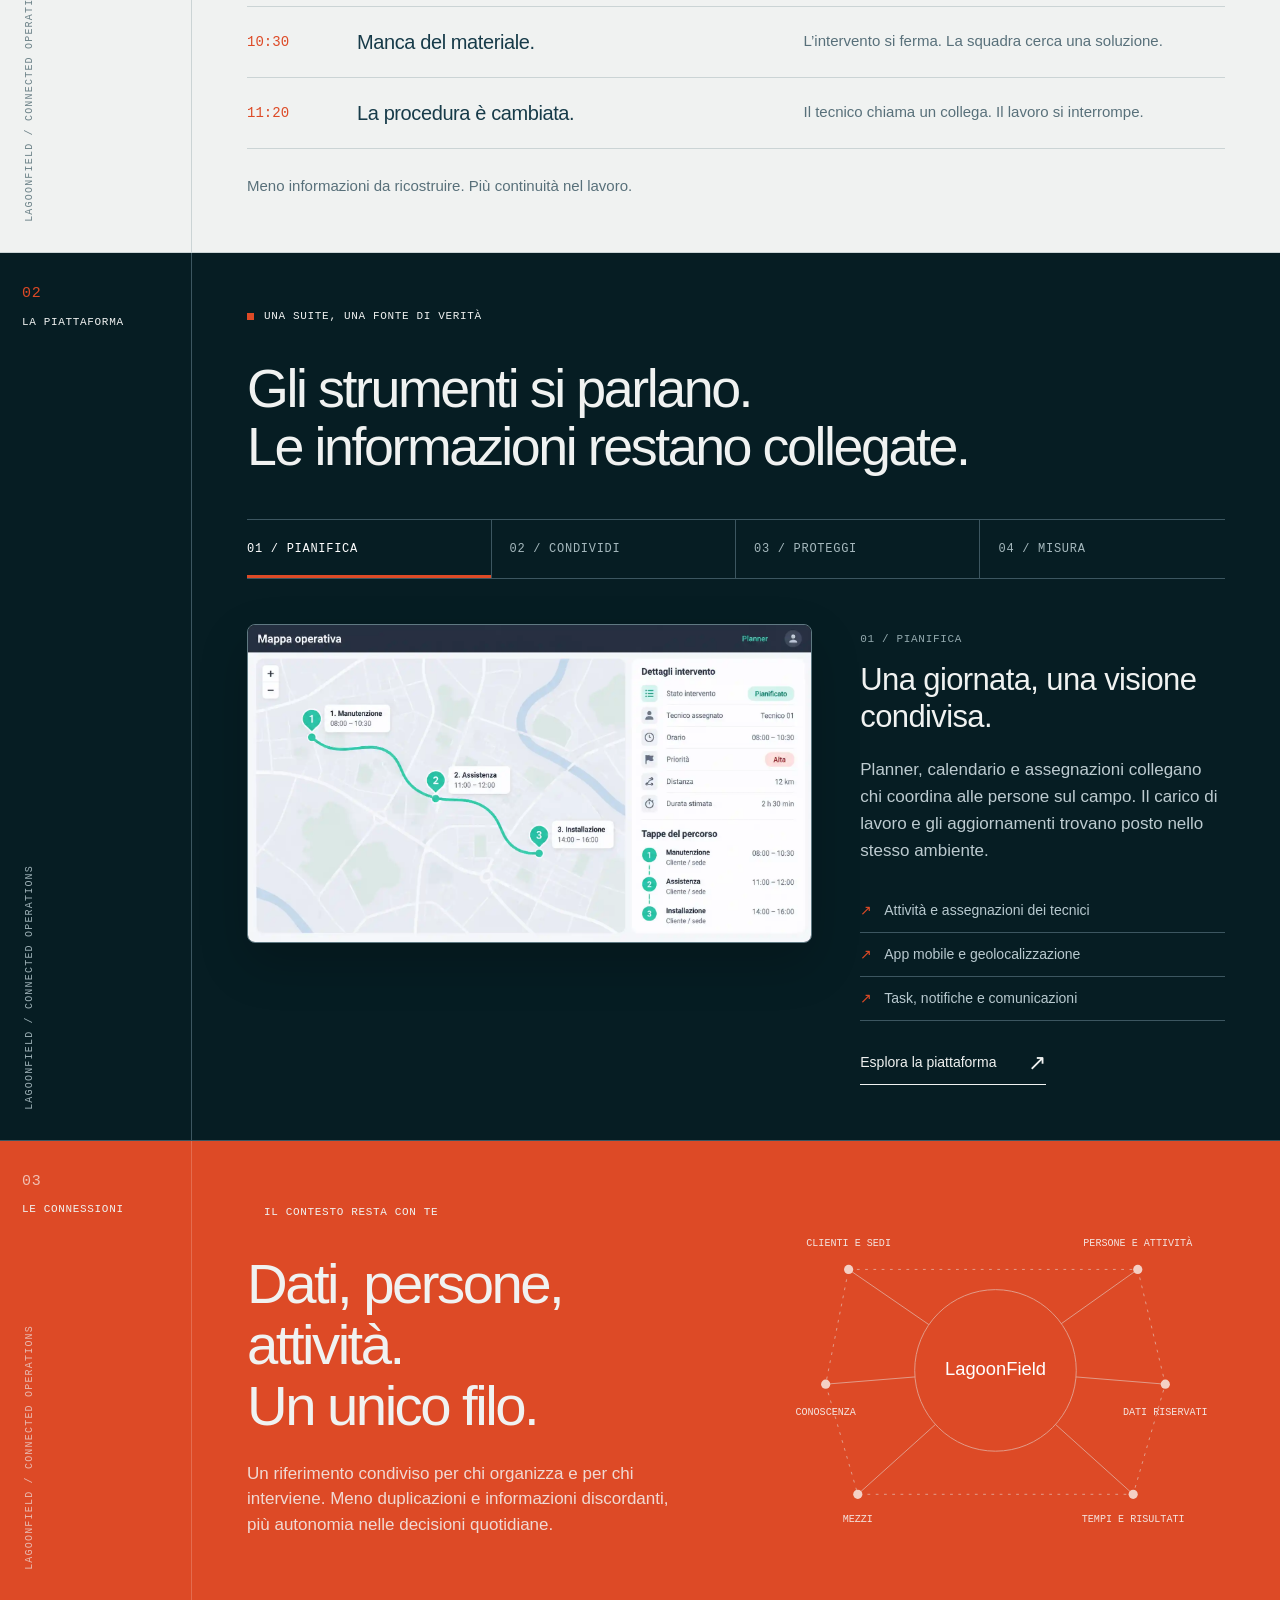
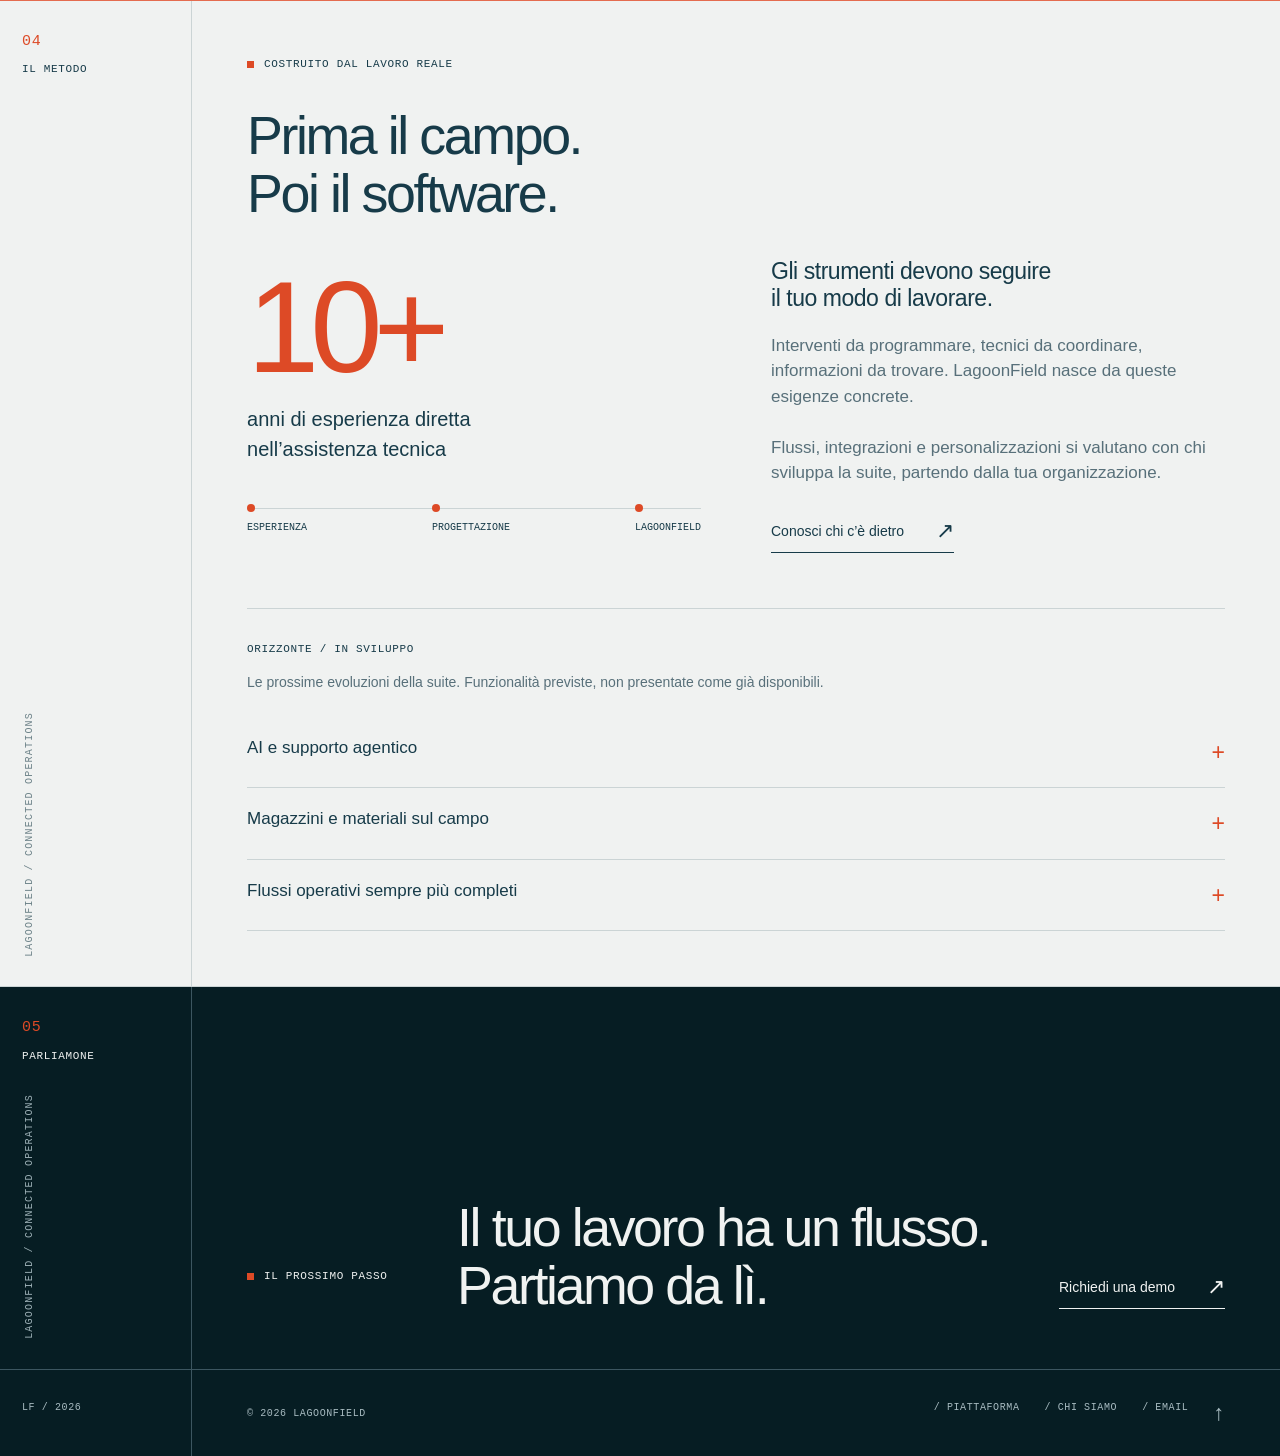
==== commit 4805f1fb: "Replace platform tab mockups with provided images" ====
--- a/index.html
+++ b/index.html
@@ -103,36 +103,7 @@
           <div class="tab-panel" role="tabpanel" id="panel-planner" aria-labelledby="tab-planner" tabindex="0">
             <div class="product-split">
               <div class="product-visual">
-                <div class="screen">
-                  <div class="screen-bar"><b>LagoonField / Planner</b><span>Giornata tipo ↓</span></div>
-                  <div class="screen-body">
-                    <div class="label">Programmazione interventi</div>
-                    <div class="calendar">
-                      <div></div>
-                      <div class="hours"><span>08:00</span><span>10:00</span><span>12:00</span><span>14:00</span></div>
-                      <div class="person">Tecnico 01</div>
-                      <div class="slots">
-                        <div class="event span2">Manutenzione<br>Sede cliente</div>
-                        <div></div>
-                        <div class="event brick">Verifica<br>Impianto</div>
-                      </div>
-                      <div class="person">Tecnico 02</div>
-                      <div class="slots">
-                        <div></div>
-                        <div class="event span2 brick">Installazione<br>Sede cliente</div>
-                        <div></div>
-                      </div>
-                      <div class="person">Tecnico 03</div>
-                      <div class="slots">
-                        <div class="event">Assistenza<br>Sede cliente</div>
-                        <div></div>
-                        <div class="event span2">Manutenzione<br>Impianto</div>
-                      </div>
-                    </div>
-                    <div class="screen-footer"><span class="status">Attività assegnate</span><span>Ufficio ↔ Campo</span></div>
-                  </div>
-                </div>
-                <div class="demo-caption">Anteprima illustrativa / non è una schermata del prodotto</div>
+                <img class="product-image" src="./assets/Pianifica.webp" width="1672" height="941" alt="Mappa operativa con percorso del tecnico e dettagli degli interventi" loading="lazy" decoding="async">
               </div>
               <div class="product-copy">
                 <span class="micro">01 / Pianifica</span>
@@ -150,18 +121,7 @@
           <div class="tab-panel" role="tabpanel" id="panel-knowledge" aria-labelledby="tab-knowledge" tabindex="0" hidden>
             <div class="product-split">
               <div class="product-visual">
-                <div class="screen">
-                  <div class="screen-bar"><b>LagoonField / Knowledge</b><span>Procedure ↓</span></div>
-                  <div class="screen-body">
-                    <div class="label">Conoscenza condivisa</div>
-                    <div class="screen-title">Un riferimento, più autonomia.</div>
-                    <div class="knowledge-row"><span>Procedura di manutenzione</span><span class="version">v. 03</span></div>
-                    <div class="knowledge-row"><span>Variante / Impianto A</span><span class="version">v. 02</span></div>
-                    <div class="knowledge-row"><span>Paragrafo globale / Preparazione</span><span class="version">Condiviso</span></div>
-                    <div class="knowledge-row"><span>Suggerimento del tecnico</span><span class="version">In revisione</span></div>
-                  </div>
-                </div>
-                <div class="demo-caption">Anteprima illustrativa / non è una schermata del prodotto</div>
+                <img class="product-image" src="./assets/Condividi.webp" width="1672" height="940" alt="Documentazione tecnica condivisa e dettagli di un documento in DocuHub" loading="lazy" decoding="async">
               </div>
               <div class="product-copy">
                 <span class="micro">02 / Condividi</span>
@@ -179,20 +139,7 @@
           <div class="tab-panel" role="tabpanel" id="panel-vault" aria-labelledby="tab-vault" tabindex="0" hidden>
             <div class="product-split">
               <div class="product-visual">
-                <div class="screen">
-                  <div class="screen-bar"><b>LagoonField / Vault</b><span>Accesso controllato</span></div>
-                  <div class="screen-body">
-                    <div class="label">Dati riservati</div>
-                    <div class="screen-title">Le informazioni giuste.<br>Alle persone giuste.</div>
-                    <div class="vault-fields">
-                      <div><span>Credenziali cliente</span><span>••••••••••••</span></div>
-                      <div><span>Contatti riservati</span><span>Archivio criptato</span></div>
-                      <div><span>Documentazione sensibile</span><span>Vault</span></div>
-                    </div>
-                    <div class="screen-footer"><span class="status">Visibilità personalizzata</span><span>Permessi per attività</span></div>
-                  </div>
-                </div>
-                <div class="demo-caption">Anteprima illustrativa / non è una schermata del prodotto</div>
+                <img class="product-image" src="./assets/Proteggi.webp" width="1708" height="921" alt="Gestione delle password e dei dettagli di accesso in SecureVault" loading="lazy" decoding="async">
               </div>
               <div class="product-copy">
                 <span class="micro">03 / Proteggi</span>
@@ -210,20 +157,7 @@
           <div class="tab-panel" role="tabpanel" id="panel-analytics" aria-labelledby="tab-analytics" tabindex="0" hidden>
             <div class="product-split">
               <div class="product-visual">
-                <div class="screen">
-                  <div class="screen-bar"><b>LagoonField / Analisi</b><span>Vista settimanale ↓</span></div>
-                  <div class="screen-body">
-                    <div class="label">Dal lavoro alla visione d’insieme</div>
-                    <div class="chart" role="img" aria-label="Grafico illustrativo dei tempi di attività durante la settimana"><i style="height:45%"></i><i style="height:70%"></i><i style="height:58%"></i><i style="height:86%"></i><i style="height:65%"></i></div>
-                    <div class="chart-labels"><span>LUN</span><span>MAR</span><span>MER</span><span>GIO</span><span>VEN</span></div>
-                    <div class="screen-stats">
-                      <div><b>Tempi</b>Attività e durata</div>
-                      <div><b>Spese</b>Raccolta sul campo</div>
-                      <div><b>Report</b>Dati operativi</div>
-                    </div>
-                  </div>
-                </div>
-                <div class="demo-caption">Anteprima illustrativa / non è una schermata del prodotto</div>
+                <img class="product-image" src="./assets/Misura.webp" width="1672" height="941" alt="Dashboard con statistiche, grafici e attività recenti in SecureVault" loading="lazy" decoding="async">
               </div>
               <div class="product-copy">
                 <span class="micro">04 / Misura</span>
--- a/styles.css
+++ b/styles.css
@@ -620,6 +620,15 @@
   grid-template-columns: 1.55fr 1fr;
   gap: 48px;
   align-items: start;
+}
+
+.product-image {
+  display: block;
+  width: 100%;
+  height: auto;
+  border: 1px solid var(--color-border-screen);
+  border-radius: 8px;
+  box-shadow: 0 20px 50px var(--color-shadow-screen);
 }
 
 .product-copy h3 {
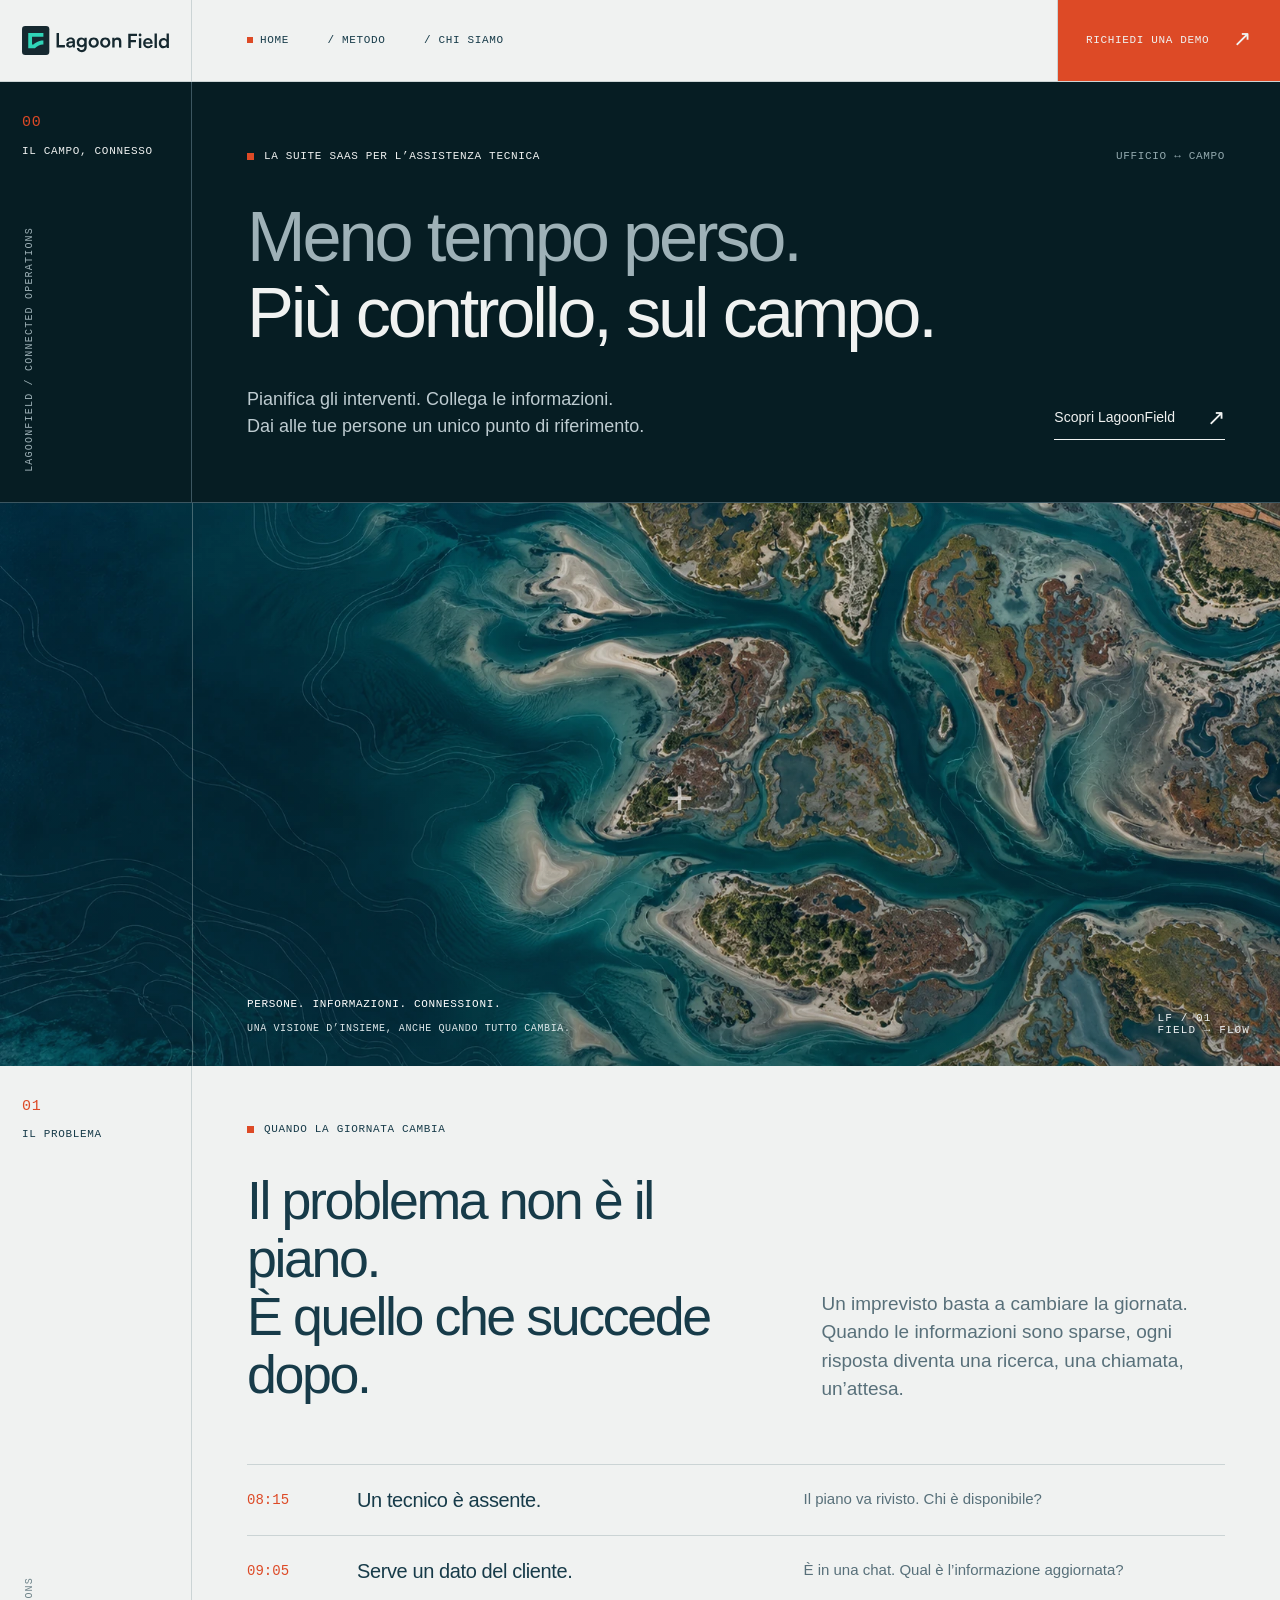
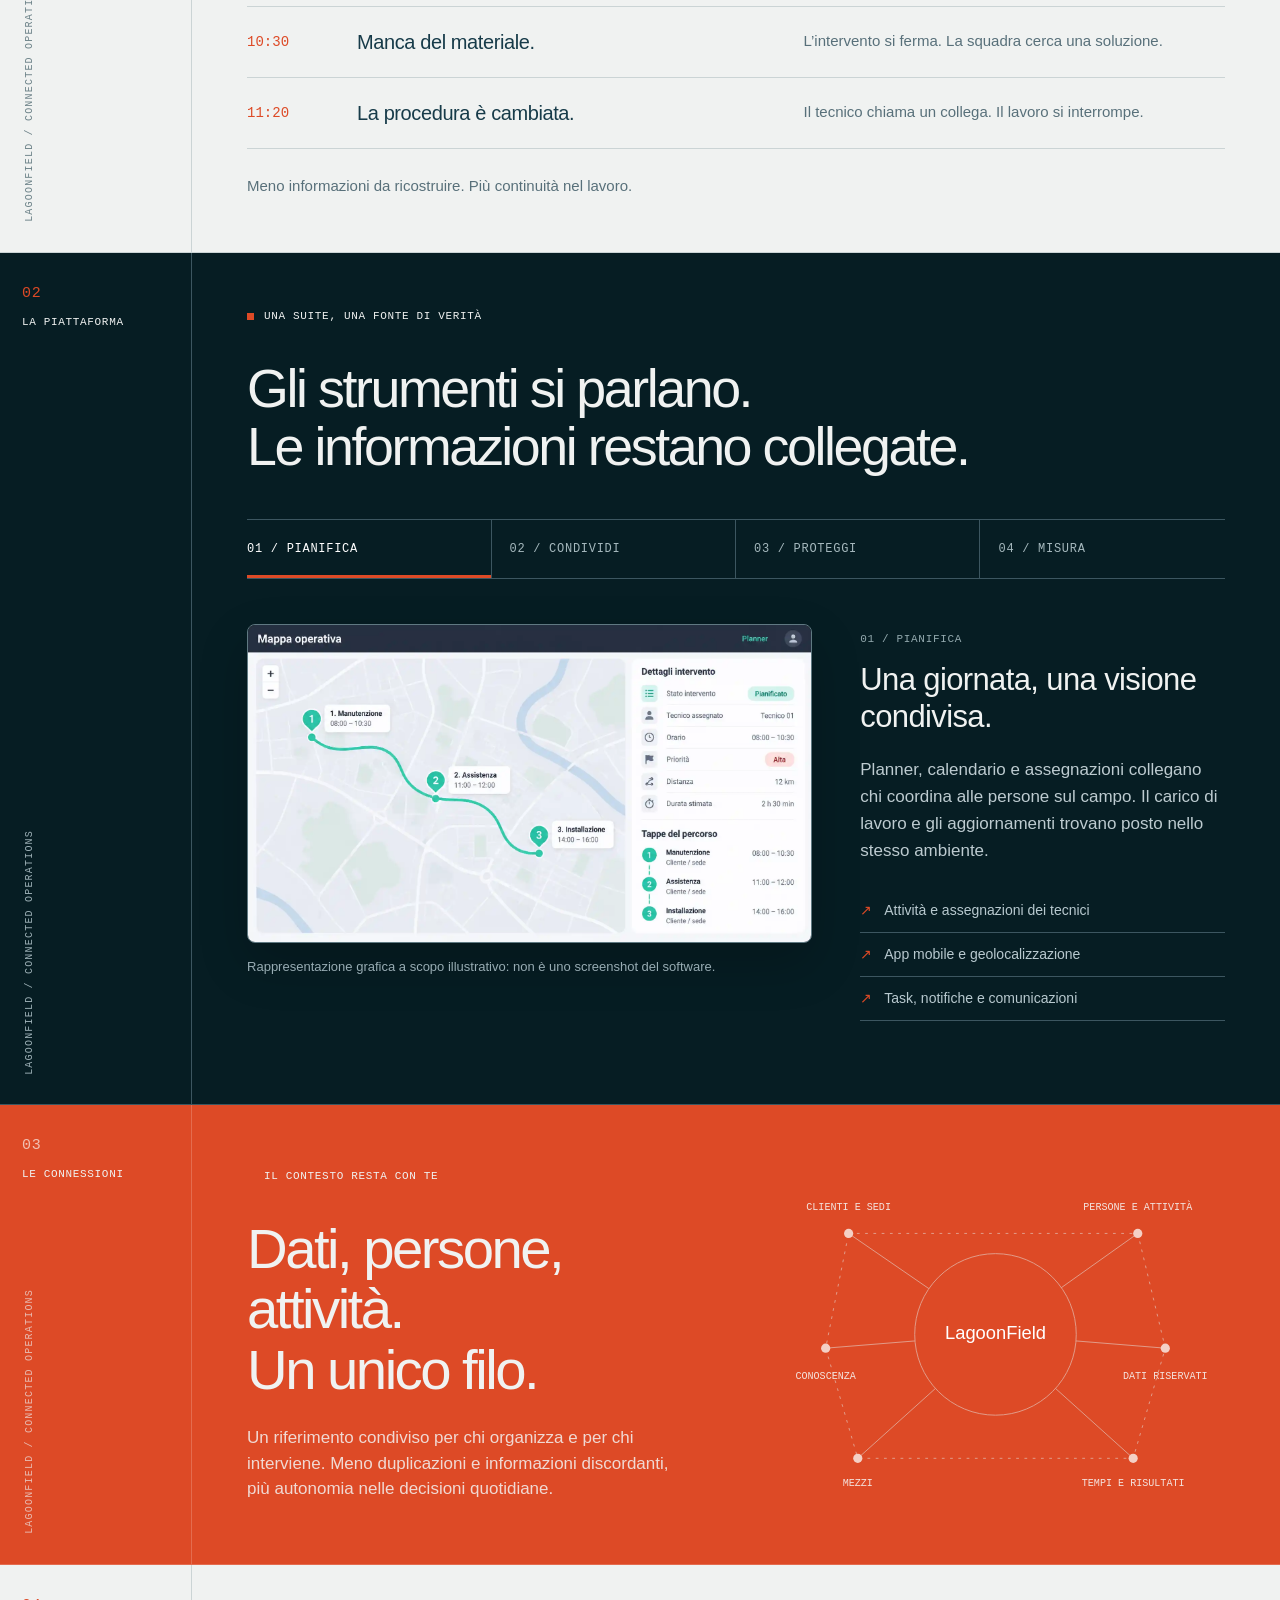
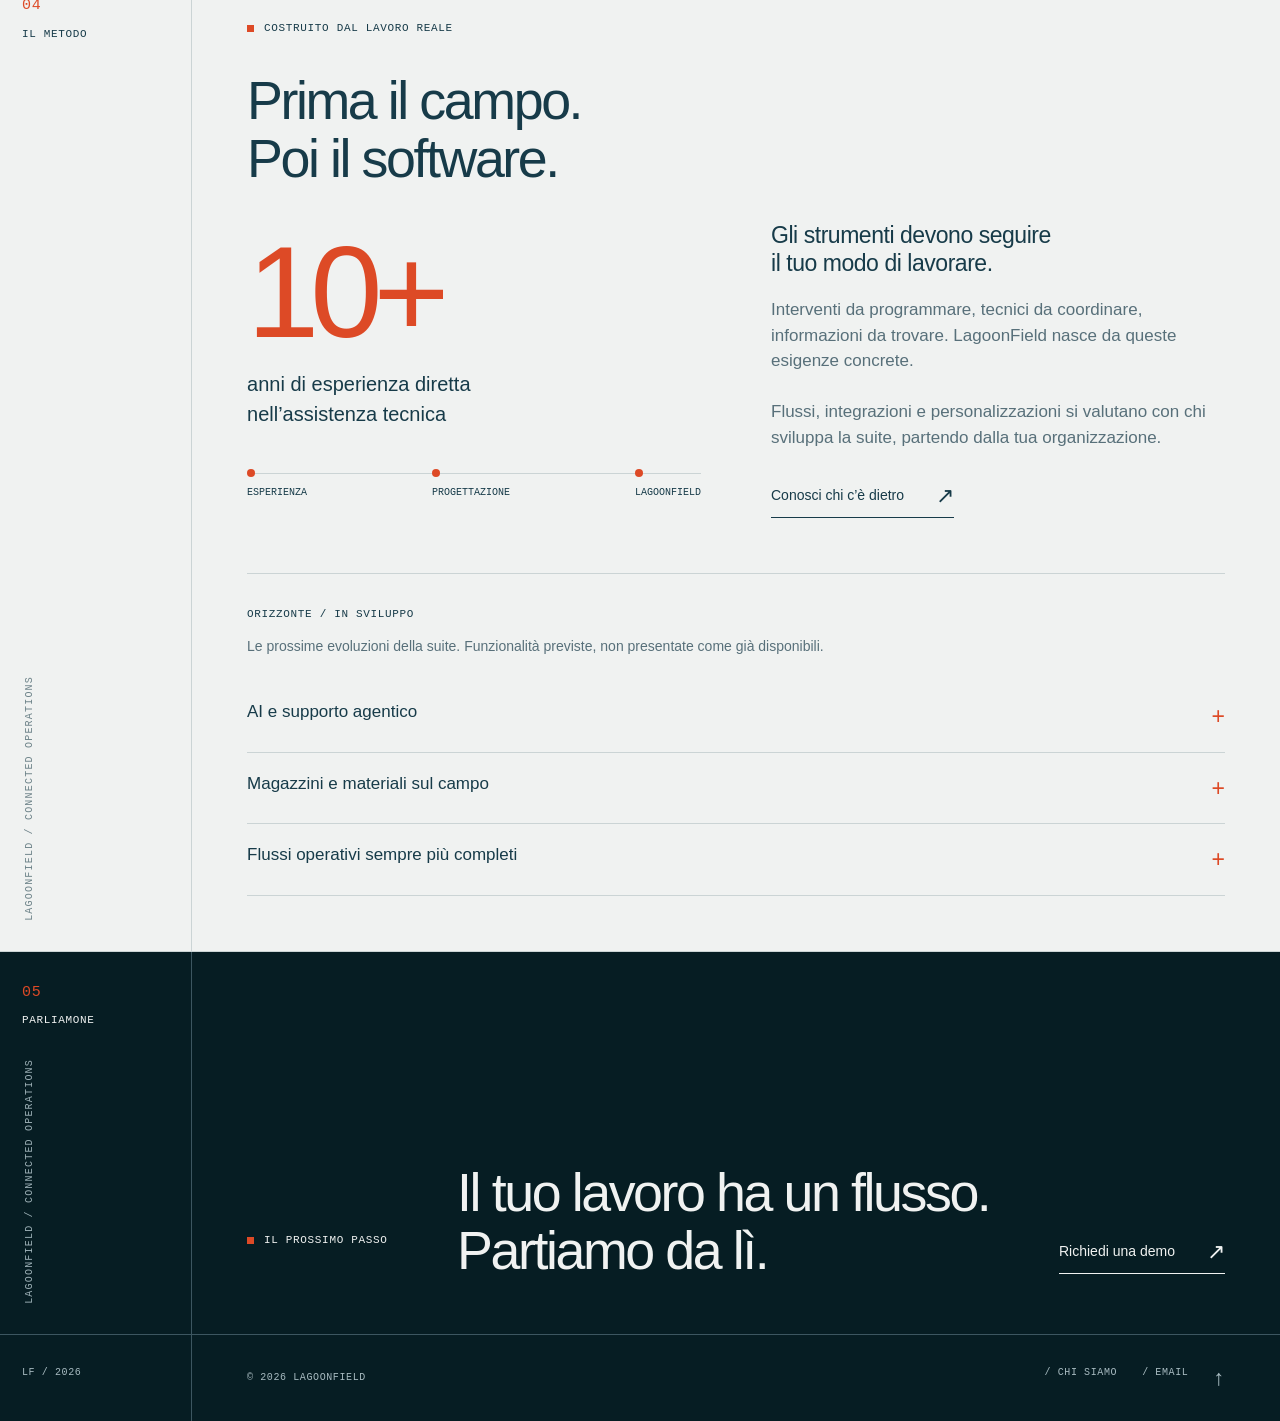
==== commit 30dbf916: "Improve navigation, preview captions and team portrait" ====
--- a/index.html
+++ b/index.html
@@ -20,7 +20,7 @@
       <button class="menu-button" aria-expanded="false" aria-controls="navigation"><span class="menu-label">Menu</span><span class="menu-icon" aria-hidden="true"><i></i><i></i></span></button>
       <nav class="nav" id="navigation" aria-label="Navigazione principale">
         <a href="./index.html" aria-current="page">Home</a>
-        <a href="./piattaforma.html">/ Piattaforma</a>
+        <!-- Pagina temporaneamente nascosta: <a href="./piattaforma.html">/ Piattaforma</a> -->
         <a href="./index.html#metodo">/ Metodo</a>
         <a href="./chi-siamo.html">/ Chi siamo</a>
         <a class="nav-cta" href="./contatti.html">Richiedi una demo <span class="arrow" aria-hidden="true">↗</span></a>
@@ -34,7 +34,7 @@
         </aside>
         <div class="body">
           <div class="hero-topline">
-            <div class="eyebrow">La suite per l’assistenza tecnica</div>
+            <div class="eyebrow">La suite SAAS per l’assistenza tecnica</div>
             <span class="micro">Ufficio ↔ Campo</span>
           </div>
           <h1><span class="subtle">Meno tempo perso.</span><br>Più controllo, sul campo.</h1>
@@ -102,9 +102,10 @@
           <div class="tabs" role="tablist" aria-label="Esplora le funzionalità di LagoonField"><button class="tab" id="tab-planner" role="tab" aria-selected="true" aria-controls="panel-planner" tabindex="0">01 / Pianifica</button><button class="tab" id="tab-knowledge" role="tab" aria-selected="false" aria-controls="panel-knowledge" tabindex="-1">02 / Condividi</button><button class="tab" id="tab-vault" role="tab" aria-selected="false" aria-controls="panel-vault" tabindex="-1">03 / Proteggi</button><button class="tab" id="tab-analytics" role="tab" aria-selected="false" aria-controls="panel-analytics" tabindex="-1">04 / Misura</button></div>
           <div class="tab-panel" role="tabpanel" id="panel-planner" aria-labelledby="tab-planner" tabindex="0">
             <div class="product-split">
-              <div class="product-visual">
+              <figure class="product-visual">
                 <img class="product-image" src="./assets/Pianifica.webp" width="1672" height="941" alt="Mappa operativa con percorso del tecnico e dettagli degli interventi" loading="lazy" decoding="async">
-              </div>
+                <figcaption class="product-caption">Rappresentazione grafica a scopo illustrativo: non è uno screenshot del software.</figcaption>
+              </figure>
               <div class="product-copy">
                 <span class="micro">01 / Pianifica</span>
                 <h3>Una giornata, una visione condivisa.</h3>
@@ -114,15 +115,16 @@
                   <li>App mobile e geolocalizzazione</li>
                   <li>Task, notifiche e comunicazioni</li>
                 </ul>
-                <a class="text-link" href="./piattaforma.html#planner">Esplora la piattaforma<span class="arrow" aria-hidden="true">↗</span></a>
+                <!-- Pagina temporaneamente nascosta: <a class="text-link" href="./piattaforma.html#planner">Esplora la piattaforma<span class="arrow" aria-hidden="true">↗</span></a> -->
               </div>
             </div>
           </div>
           <div class="tab-panel" role="tabpanel" id="panel-knowledge" aria-labelledby="tab-knowledge" tabindex="0" hidden>
             <div class="product-split">
-              <div class="product-visual">
+              <figure class="product-visual">
                 <img class="product-image" src="./assets/Condividi.webp" width="1672" height="940" alt="Documentazione tecnica condivisa e dettagli di un documento in DocuHub" loading="lazy" decoding="async">
-              </div>
+                <figcaption class="product-caption">Rappresentazione grafica a scopo illustrativo: non è uno screenshot del software.</figcaption>
+              </figure>
               <div class="product-copy">
                 <span class="micro">02 / Condividi</span>
                 <h3>Il sapere dell’azienda, a portata di mano.</h3>
@@ -132,15 +134,16 @@
                   <li>Suggerimenti con revisione strutturata</li>
                   <li>Paragrafi globali riutilizzabili</li>
                 </ul>
-                <a class="text-link" href="./piattaforma.html#knowledge">Esplora la piattaforma<span class="arrow" aria-hidden="true">↗</span></a>
+                <!-- Pagina temporaneamente nascosta: <a class="text-link" href="./piattaforma.html#knowledge">Esplora la piattaforma<span class="arrow" aria-hidden="true">↗</span></a> -->
               </div>
             </div>
           </div>
           <div class="tab-panel" role="tabpanel" id="panel-vault" aria-labelledby="tab-vault" tabindex="0" hidden>
             <div class="product-split">
-              <div class="product-visual">
+              <figure class="product-visual">
                 <img class="product-image" src="./assets/Proteggi.webp" width="1708" height="921" alt="Gestione delle password e dei dettagli di accesso in SecureVault" loading="lazy" decoding="async">
-              </div>
+                <figcaption class="product-caption">Rappresentazione grafica a scopo illustrativo: non è uno screenshot del software.</figcaption>
+              </figure>
               <div class="product-copy">
                 <span class="micro">03 / Proteggi</span>
                 <h3>Accessi chiari. Dati sotto controllo.</h3>
@@ -150,15 +153,16 @@
                   <li>Vault per documenti sensibili</li>
                   <li>Segmentazione dettagliata della visibilità</li>
                 </ul>
-                <a class="text-link" href="./piattaforma.html#vault">Esplora la piattaforma<span class="arrow" aria-hidden="true">↗</span></a>
+                <!-- Pagina temporaneamente nascosta: <a class="text-link" href="./piattaforma.html#vault">Esplora la piattaforma<span class="arrow" aria-hidden="true">↗</span></a> -->
               </div>
             </div>
           </div>
           <div class="tab-panel" role="tabpanel" id="panel-analytics" aria-labelledby="tab-analytics" tabindex="0" hidden>
             <div class="product-split">
-              <div class="product-visual">
+              <figure class="product-visual">
                 <img class="product-image" src="./assets/Misura.webp" width="1672" height="941" alt="Dashboard con statistiche, grafici e attività recenti in SecureVault" loading="lazy" decoding="async">
-              </div>
+                <figcaption class="product-caption">Rappresentazione grafica a scopo illustrativo: non è uno screenshot del software.</figcaption>
+              </figure>
               <div class="product-copy">
                 <span class="micro">04 / Misura</span>
                 <h3>Il lavoro reale diventa leggibile.</h3>
@@ -168,7 +172,7 @@
                   <li>Dashboard, analisi e report</li>
                   <li>Integrazioni da valutare insieme</li>
                 </ul>
-                <a class="text-link" href="./piattaforma.html#analytics">Esplora la piattaforma<span class="arrow" aria-hidden="true">↗</span></a>
+                <!-- Pagina temporaneamente nascosta: <a class="text-link" href="./piattaforma.html#analytics">Esplora la piattaforma<span class="arrow" aria-hidden="true">↗</span></a> -->
               </div>
             </div>
           </div>
@@ -261,7 +265,7 @@
       <div class="footer-body">
         <span>© 2026 LagoonField</span>
         <nav aria-label="Navigazione footer">
-          <a href="./piattaforma.html">/ Piattaforma</a>
+          <!-- Pagina temporaneamente nascosta: <a href="./piattaforma.html">/ Piattaforma</a> -->
           <a href="./chi-siamo.html">/ Chi siamo</a>
           <a href="mailto:sales@lagoonfield.com">/ Email</a>
           <a class="back-top" href="#top" aria-label="Torna all’inizio">↑</a>
--- a/styles.css
+++ b/styles.css
@@ -259,7 +259,8 @@
   color: var(--color-accent);
 }
 
-.nav a[aria-current=page]:before {
+.nav a[aria-current=page]:before,
+.nav a[aria-current=location]:before {
   content: "";
   display: inline-block;
   width: 6px;
@@ -622,6 +623,18 @@
   align-items: start;
 }
 
+.product-visual {
+  margin: 0;
+  min-width: 0;
+}
+
+.product-caption {
+  margin-top: 14px;
+  color: var(--color-text-demo-caption);
+  font-size: .8125rem;
+  line-height: 1.5;
+}
+
 .product-image {
   display: block;
   width: 100%;
@@ -1210,7 +1223,7 @@
 
 .people {
   display: grid;
-  grid-template-columns: 1fr 1fr;
+  grid-template-columns: repeat(2,minmax(0,1fr));
   gap: 45px;
   margin-top: 60px;
 }
@@ -1220,9 +1233,10 @@
   padding-top: 24px;
 }
 
+.person-portrait,
 .person-card .initial {
   width: 100%;
-  height: 160px;
+  height: clamp(220px,26vw,340px);
   background: var(--color-surface-portrait);
   position: relative;
   overflow: hidden;
@@ -1234,7 +1248,44 @@
   color: var(--color-text-portrait);
 }
 
+.person-card .person-portrait {
+  padding: 0;
+}
+
+.person-portrait img {
+  display: block;
+  height: 100%;
+  width: 80%;
+  object-fit: cover;
+  object-position: center 35%;
+}
+
+.portrait-contours {
+  position: absolute;
+  right: -8%;
+  top: 0;
+  height: 100%;
+  width: 60%;
+  stroke: var(--color-text-portrait);
+  stroke-width: 1;
+  opacity: .65;
+  pointer-events: none;
+}
+
+.portrait-marker {
+  position: absolute;
+  right: 7%;
+  bottom: 8%;
+  font: 28px Consolas,monospace;
+  color: var(--color-accent);
+}
+
+.person-card .initial {
+  isolation: isolate;
+}
+
 .person-card .initial:after {
+  z-index: -1;
   content: "";
   position: absolute;
   width: 250px;
@@ -1852,8 +1903,9 @@
     margin-top: 40px;
   }
 
+  .person-portrait,
   .person-card .initial {
-    height: 130px;
+    height: clamp(150px,40vw,260px);
     font-size: 42px;
     padding: 15px;
   }
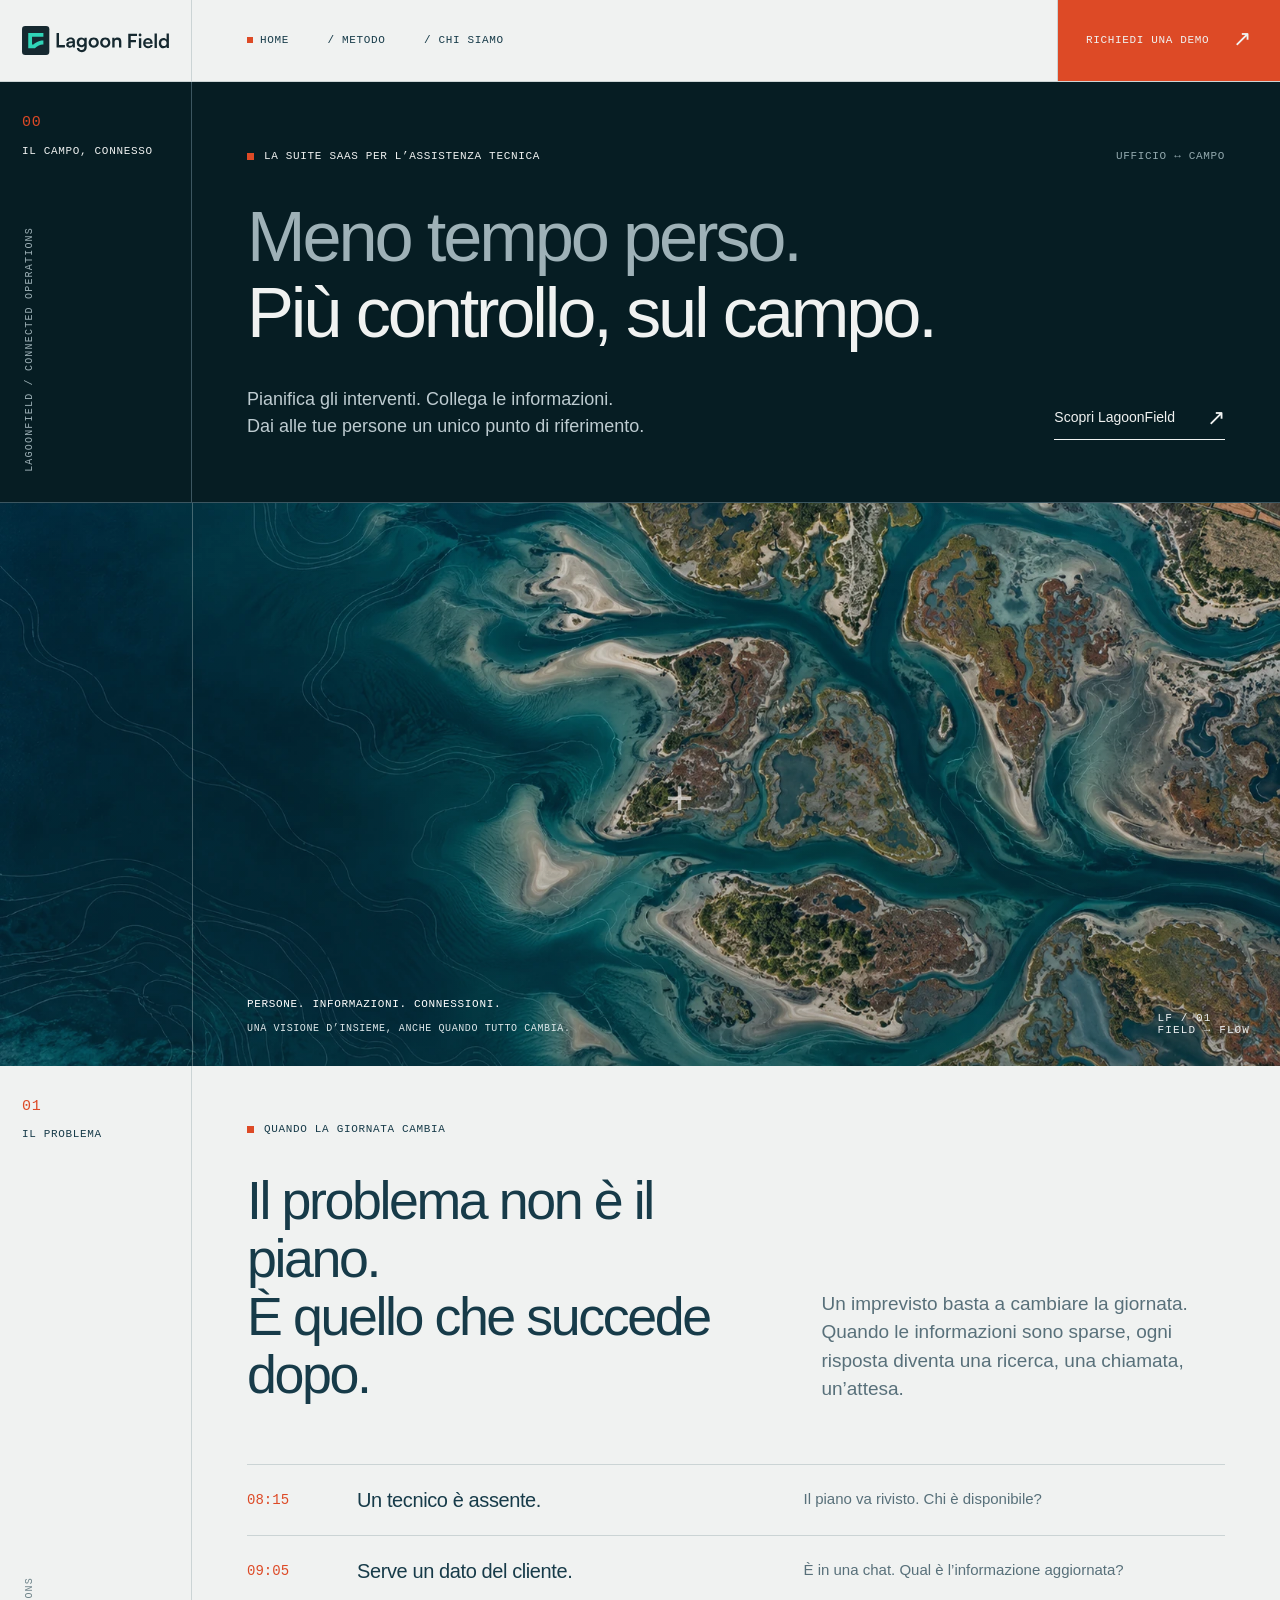
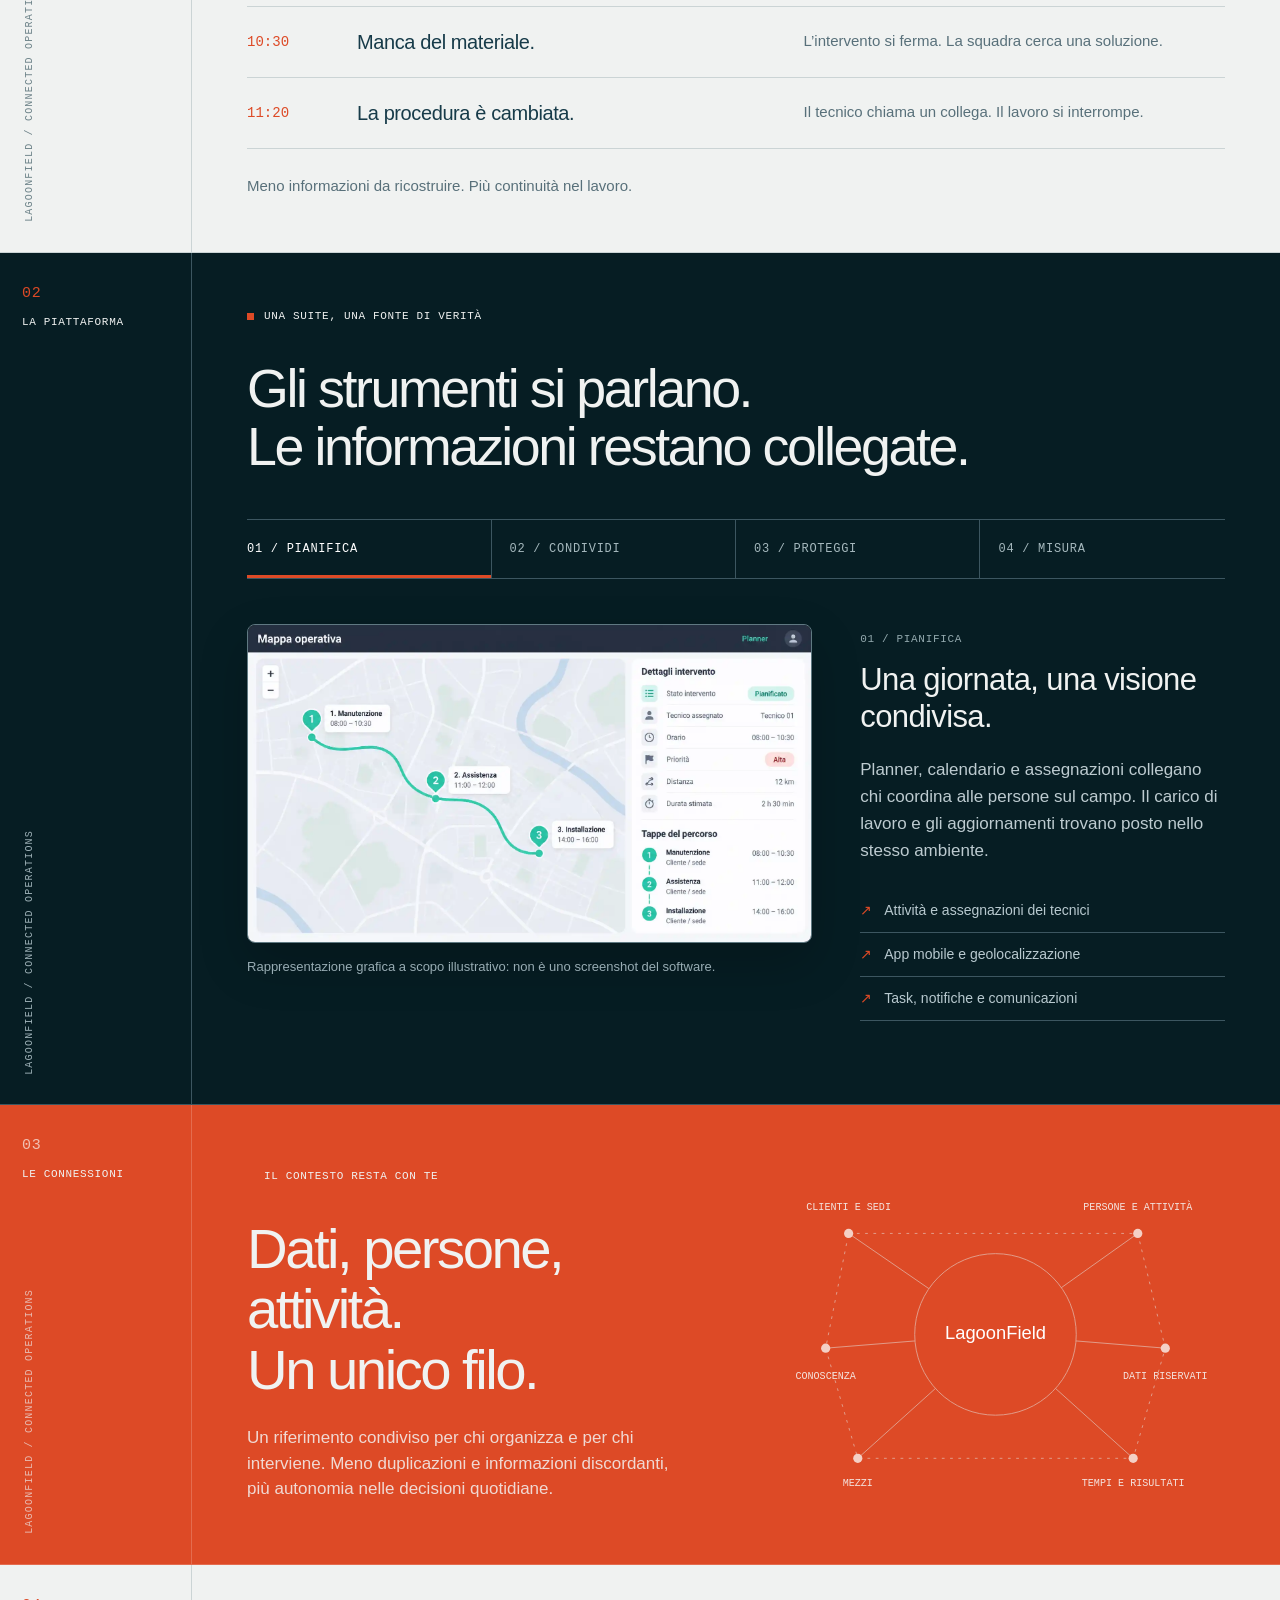
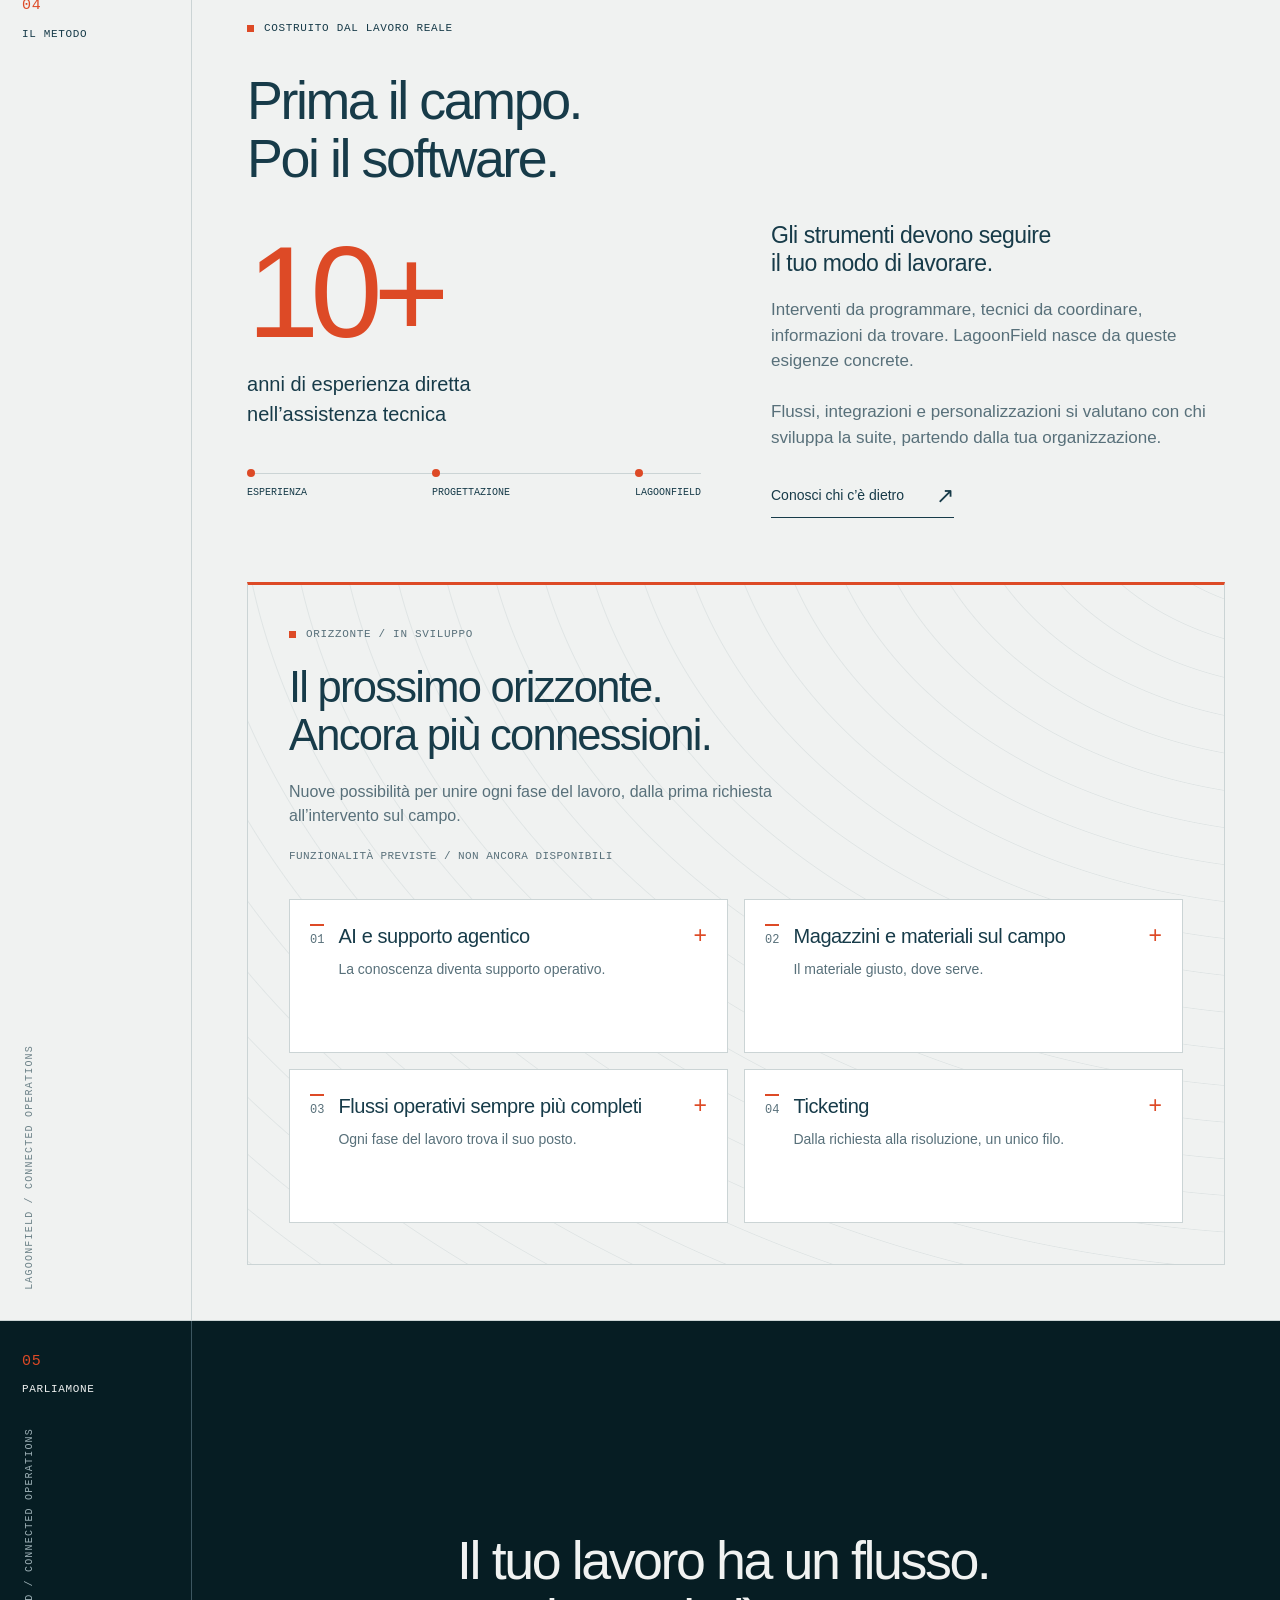
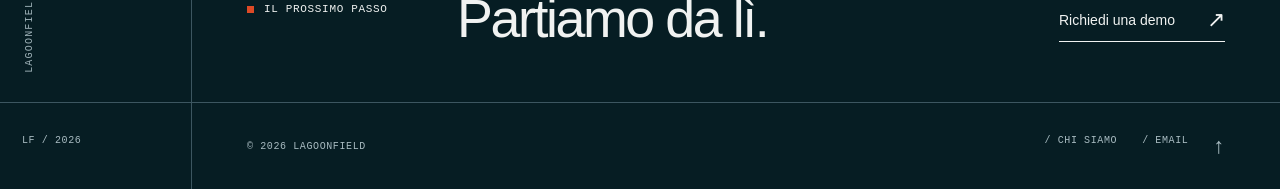
==== commit a3ac1ae0: "Highlight development roadmap and add ticketing" ====
--- a/index.html
+++ b/index.html
@@ -230,22 +230,32 @@
               <a class="text-link" href="./chi-siamo.html">Conosci chi c’è dietro<span class="arrow" aria-hidden="true">↗</span></a>
             </div>
           </div>
-          <div class="roadmap">
-            <span class="label">Orizzonte / In sviluppo</span>
-            <p>Le prossime evoluzioni della suite. Funzionalità previste, non presentate come già disponibili.</p>
-            <details>
-              <summary>AI e supporto agentico</summary>
+          <section class="roadmap horizon" aria-labelledby="horizon-title">
+            <div class="horizon-intro">
+              <div class="eyebrow">Orizzonte / In sviluppo</div>
+              <h3 id="horizon-title">Il prossimo orizzonte.<br>Ancora più connessioni.</h3>
+              <p>Nuove possibilità per unire ogni fase del lavoro, dalla prima richiesta all’intervento sul campo.</p>
+              <span class="horizon-status">Funzionalità previste / Non ancora disponibili</span>
+            </div>
+            <div class="horizon-grid">
+            <details>
+              <summary><span class="horizon-number" aria-hidden="true">01</span><span class="horizon-copy"><span class="horizon-title">AI e supporto agentico</span><span class="horizon-teaser">La conoscenza diventa supporto operativo.</span></span></summary>
               <p>È previsto un layer AI per consultare le procedure in modo mirato e supportare il lavoro operativo. Disponibilità e modalità saranno definite con l’evoluzione del prodotto.</p>
             </details>
             <details>
-              <summary>Magazzini e materiali sul campo</summary>
+              <summary><span class="horizon-number" aria-hidden="true">02</span><span class="horizon-copy"><span class="horizon-title">Magazzini e materiali sul campo</span><span class="horizon-teaser">Il materiale giusto, dove serve.</span></span></summary>
               <p>La gestione dei magazzini e dei magazzini mobili dei tecnici è in sviluppo, con l’obiettivo di collegare disponibilità dei materiali e operatività.</p>
             </details>
             <details>
-              <summary>Flussi operativi sempre più completi</summary>
-              <p>Rapportini, ticketing, urgenze, formazione, modelli e statistiche avanzate, certifiche e gestione amministrativa rientrano nelle evoluzioni previste della suite.</p>
-            </details>
-          </div>
+              <summary><span class="horizon-number" aria-hidden="true">03</span><span class="horizon-copy"><span class="horizon-title">Flussi operativi sempre più completi</span><span class="horizon-teaser">Ogni fase del lavoro trova il suo posto.</span></span></summary>
+              <p>Rapportini, urgenze, formazione, modelli e statistiche avanzate, certifiche e gestione amministrativa rientrano nelle evoluzioni previste della suite.</p>
+            </details>
+            <details>
+              <summary><span class="horizon-number" aria-hidden="true">04</span><span class="horizon-copy"><span class="horizon-title">Ticketing</span><span class="horizon-teaser">Dalla richiesta alla risoluzione, un unico filo.</span></span></summary>
+              <p>È prevista una gestione dei ticket per raccogliere le richieste di assistenza e seguirne l’avanzamento, con l’obiettivo di collegare priorità, assegnazioni e interventi in un unico flusso.</p>
+            </details>
+            </div>
+          </section>
         </div>
       </section>
       <section class="section dark contact-band">
--- a/styles.css
+++ b/styles.css
@@ -1050,6 +1050,142 @@
   color: var(--color-text-secondary);
   padding: 0 40px 24px 0;
   max-width: 780px;
+}
+
+/* Orizzonte: un blocco dedicato, distinto dagli accordion delle FAQ. */
+.horizon {
+  position: relative;
+  isolation: isolate;
+  padding: clamp(24px,3.2vw,48px);
+  margin-top: 64px;
+  background: var(--color-surface);
+  color: var(--color-text);
+  border: 1px solid var(--color-border);
+  border-top: 3px solid var(--color-accent);
+}
+
+.horizon:before {
+  content: "";
+  position: absolute;
+  inset: 0;
+  z-index: -1;
+  pointer-events: none;
+  background: repeating-radial-gradient(ellipse at 110% -20%,transparent 0,transparent 27px,var(--color-border) 28px,transparent 29px,transparent 48px);
+  opacity: .45;
+}
+
+.horizon-intro {
+  max-width: 660px;
+  margin-bottom: 32px;
+}
+
+.horizon .eyebrow {
+  color: var(--color-text-secondary);
+  margin-bottom: 22px;
+}
+
+.horizon-intro h3 {
+  font-size: clamp(30px,3.4vw,48px);
+  line-height: 1.1;
+  letter-spacing: -.04em;
+}
+
+.horizon-intro p {
+  color: var(--color-text-secondary);
+  font-size: 1rem;
+  margin-top: 20px;
+  max-width: 520px;
+}
+
+.horizon-status {
+  display: inline-block;
+  margin-top: 20px;
+  font: .6875rem/1.6 Consolas,"Courier New",monospace;
+  letter-spacing: .04em;
+  text-transform: uppercase;
+  color: var(--color-text-secondary);
+}
+
+.horizon-grid {
+  display: grid;
+  grid-template-columns: repeat(2,minmax(0,1fr));
+  gap: 16px;
+  align-items: start;
+}
+
+.horizon details {
+  border: 1px solid var(--color-border);
+  background: var(--color-white);
+}
+
+.horizon details:hover,
+.horizon details[open] {
+  border-color: var(--color-accent);
+}
+
+.horizon summary {
+  padding: 24px 20px;
+  gap: 14px;
+  align-items: start;
+  min-height: 152px;
+}
+
+.horizon summary:after {
+  flex: 0 0 auto;
+  line-height: 1;
+  margin-left: auto;
+}
+
+.horizon-number {
+  font: .75rem/1.7 Consolas,"Courier New",monospace;
+  color: var(--color-text-secondary);
+  border-top: 2px solid var(--color-accent);
+  padding-top: 4px;
+}
+
+.horizon-copy {
+  min-width: 0;
+}
+
+.horizon-title {
+  display: block;
+  font-size: 1.25rem;
+  line-height: 1.25;
+  letter-spacing: -.02em;
+}
+
+.horizon-teaser {
+  display: block;
+  margin-top: 10px;
+  font-size: .875rem;
+  line-height: 1.5;
+  color: var(--color-text-secondary);
+}
+
+.horizon details p {
+  padding: 0 20px 24px;
+  color: var(--color-text-secondary);
+  font-size: .9375rem;
+}
+
+@media (max-width: 760px) {
+  .horizon-grid {
+    grid-template-columns: 1fr;
+  }
+
+  .horizon summary {
+    min-height: 0;
+    padding: 22px 16px;
+    gap: 12px;
+  }
+
+  .horizon-title {
+    font-size: 1.125rem;
+  }
+
+  .horizon details p {
+    padding: 0 16px 22px;
+  }
 }
 
 /* 10. Invito al contatto e footer */
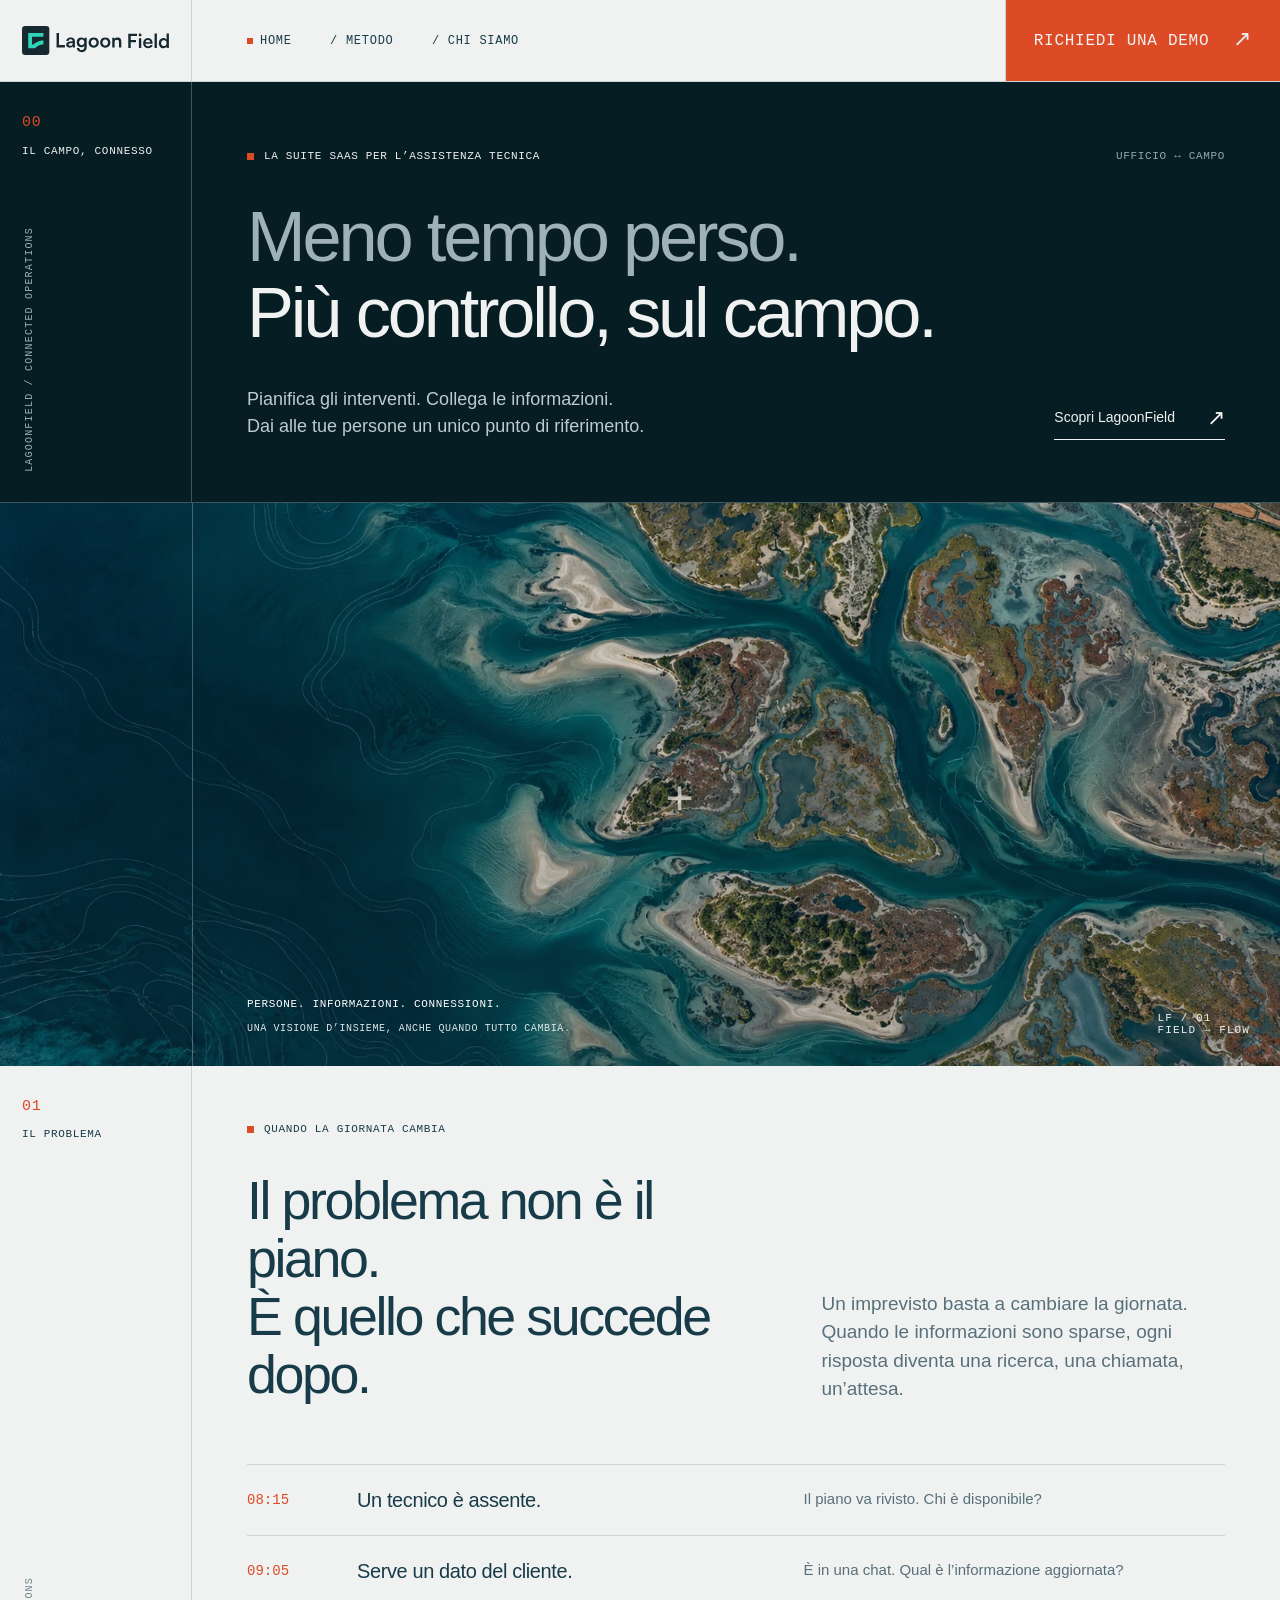
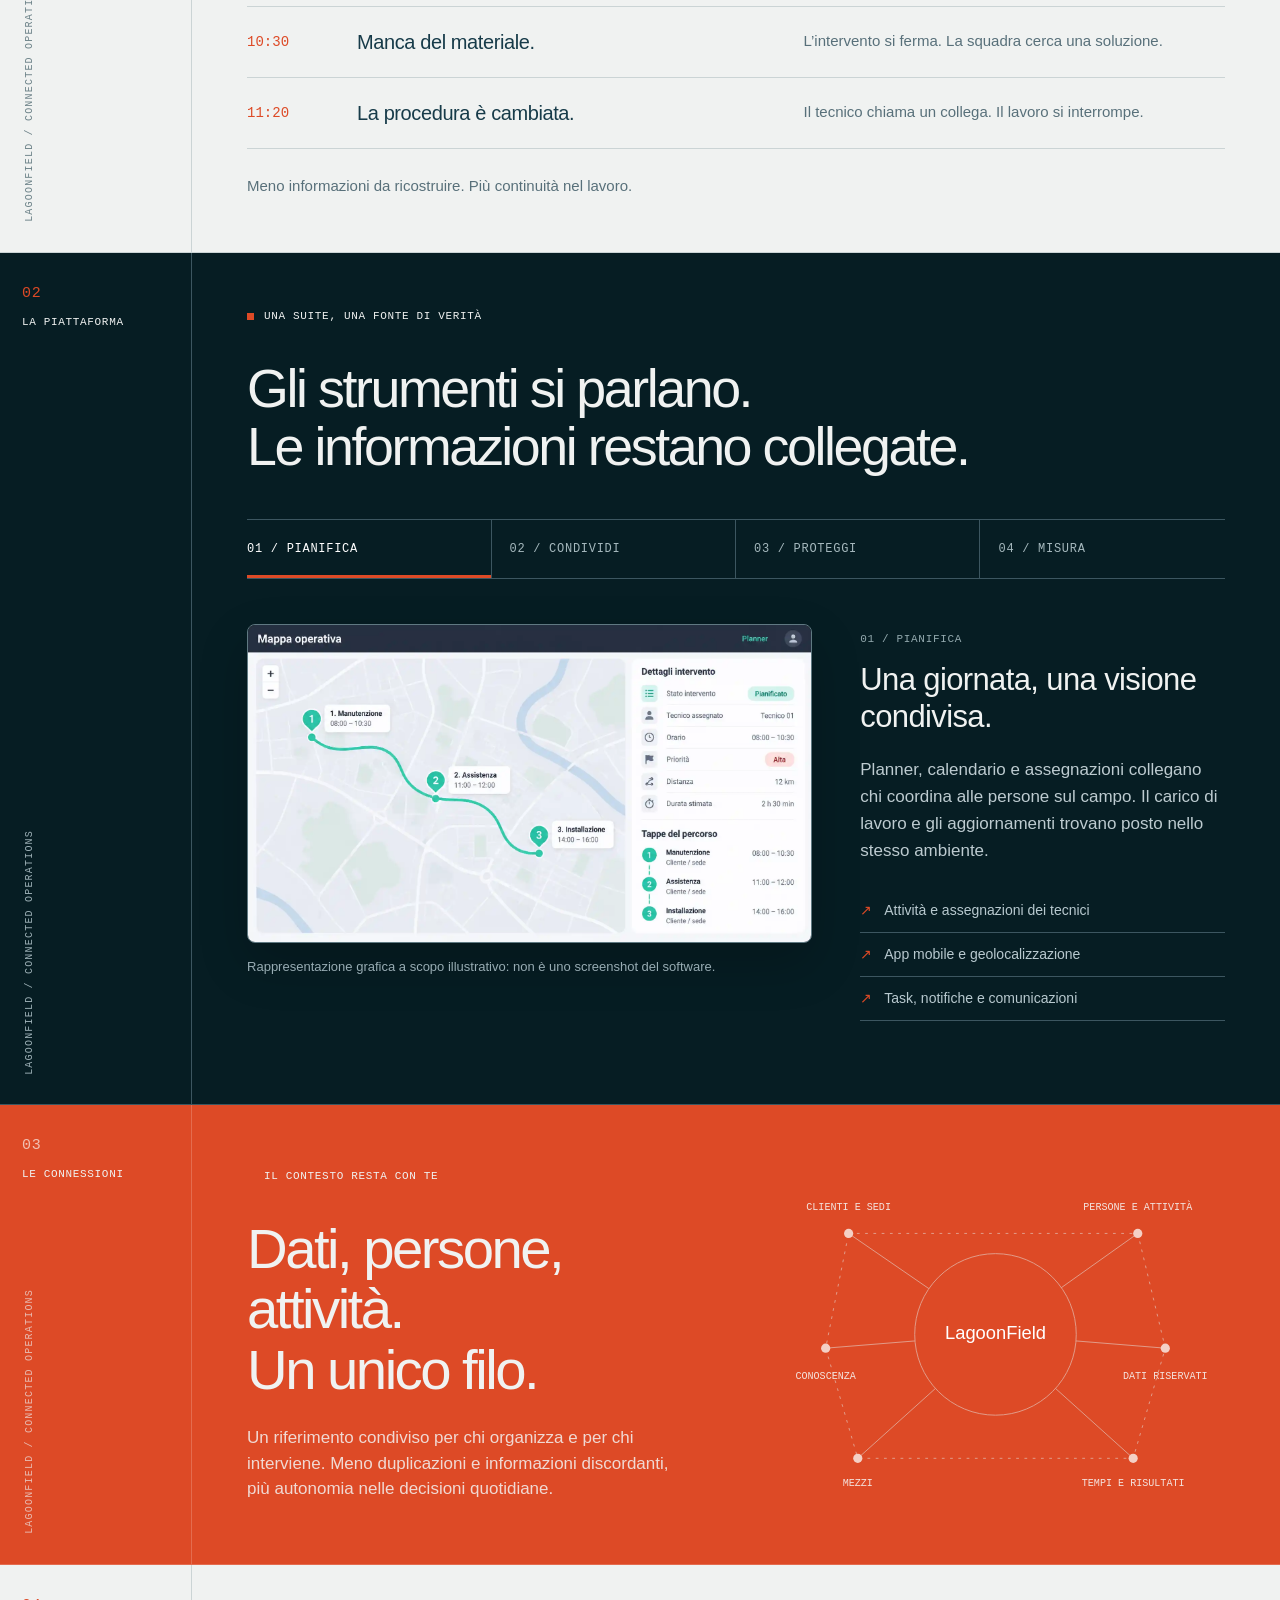
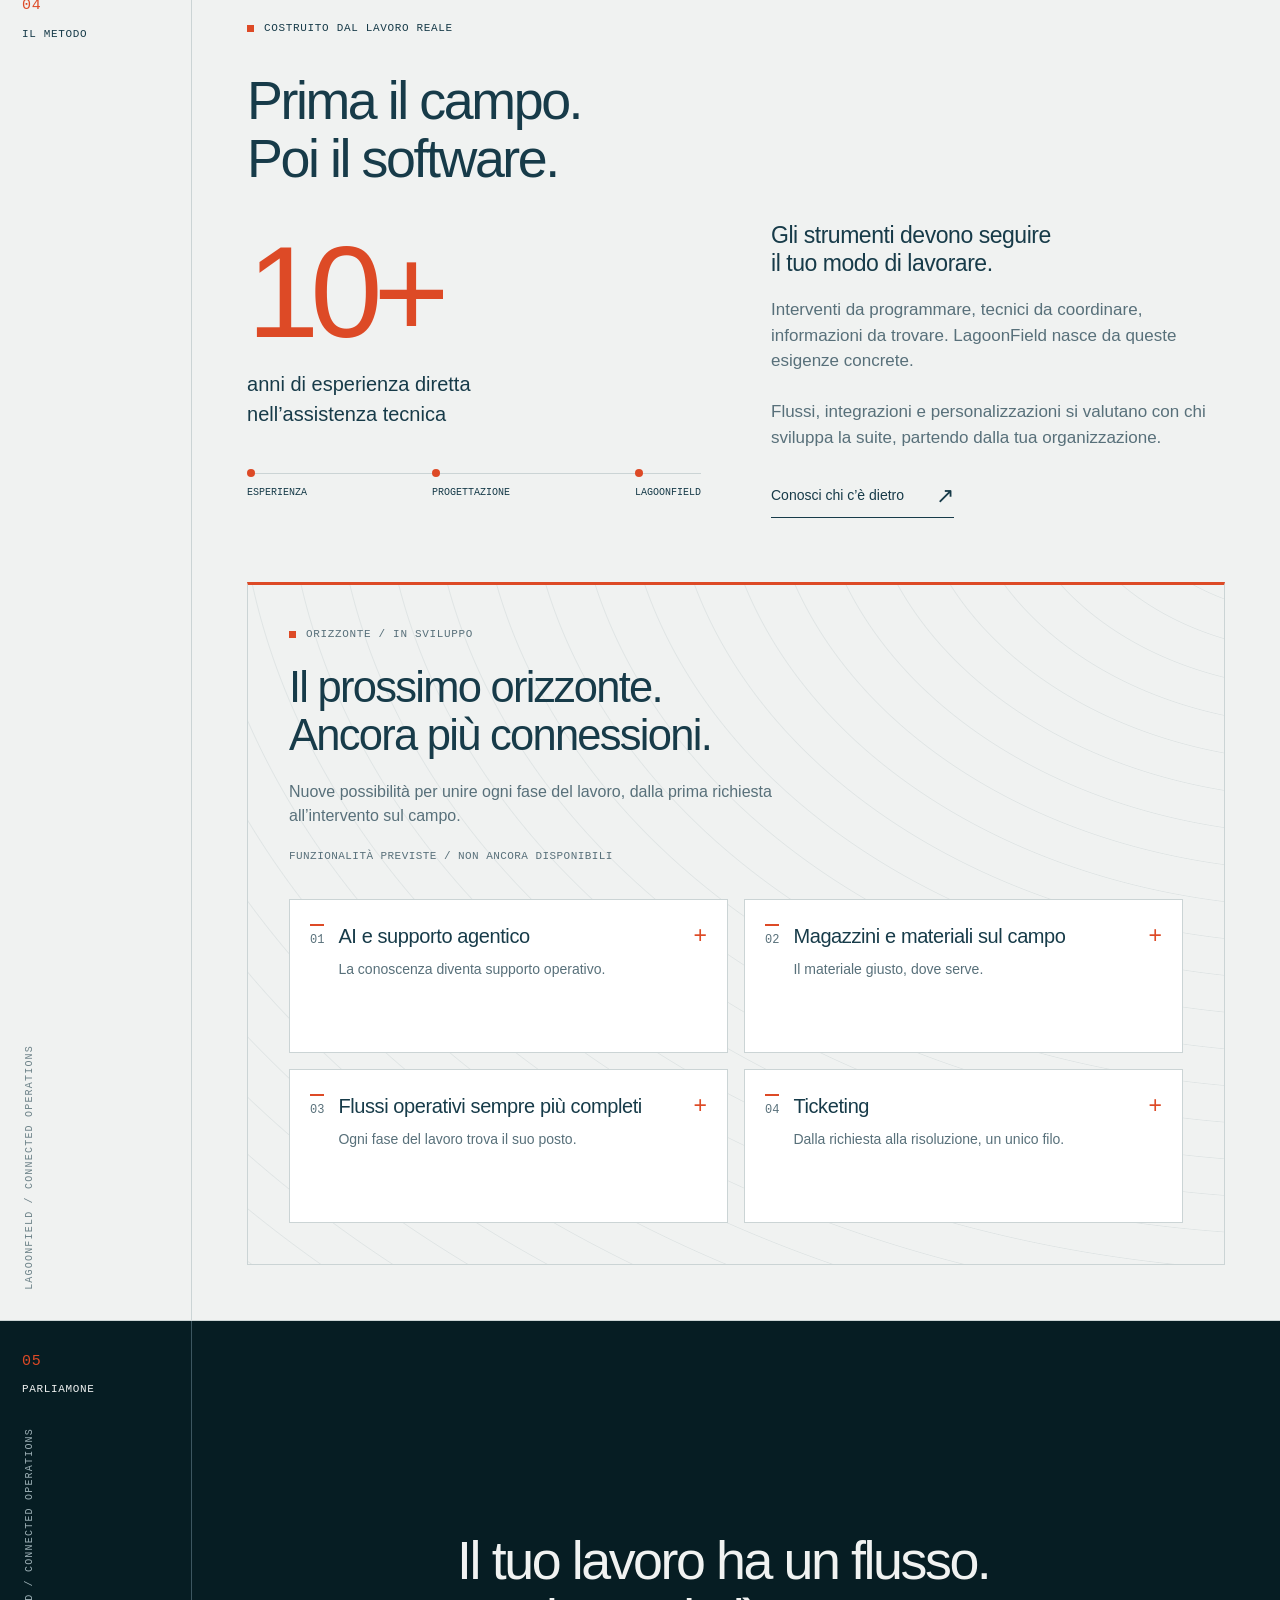
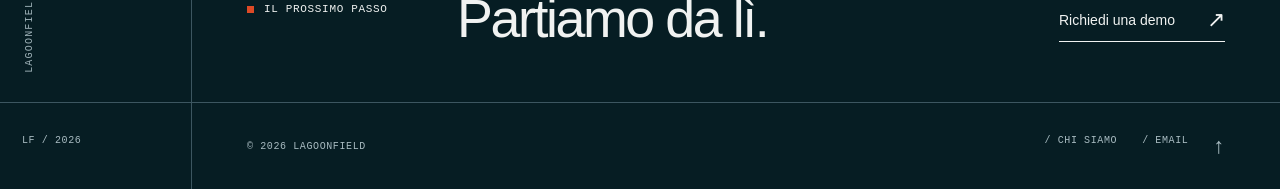
==== commit b8a2a362: "Aggiorna chi siamo, contatti e stile del sito" ====
--- a/index.html
+++ b/index.html
@@ -277,7 +277,7 @@
         <nav aria-label="Navigazione footer">
           <!-- Pagina temporaneamente nascosta: <a href="./piattaforma.html">/ Piattaforma</a> -->
           <a href="./chi-siamo.html">/ Chi siamo</a>
-          <a href="mailto:sales@lagoonfield.com">/ Email</a>
+          <a href="mailto:sales@lagoonfield.io">/ Email</a>
           <a class="back-top" href="#top" aria-label="Torna all’inizio">↑</a>
         </nav>
       </div>
--- a/styles.css
+++ b/styles.css
@@ -247,7 +247,7 @@
   align-items: center;
   gap: clamp(16px,3vw,48px);
   padding-left: var(--pad);
-  font-size: 11px;
+  font-size: 12px;
 }
 
 .nav a {
@@ -279,6 +279,8 @@
   background: var(--color-accent);
   color: var(--color-surface);
   gap: 24px;
+  font-size: 16px;
+
 }
 
 /* Mantiene la priorità rispetto a .nav a:hover. */
@@ -1343,12 +1345,11 @@
 
 .about-intro {
   display: grid;
-  grid-template-columns: 1fr 1fr;
-  gap: 70px;
+  gap: 30px;
 }
 
 .about-intro p {
-  font-size: 20px;
+  font-size: 18px;
   line-height: 1.6;
   color: var(--color-text-secondary);
 }
@@ -1371,8 +1372,9 @@
 
 .person-portrait,
 .person-card .initial {
-  width: 100%;
-  height: clamp(220px,26vw,340px);
+  width: 304px;
+  max-width: 100%;
+  height: 240px;
   background: var(--color-surface-portrait);
   position: relative;
   overflow: hidden;
@@ -1390,10 +1392,12 @@
 
 .person-portrait img {
   display: block;
-  height: 100%;
-  width: 80%;
-  object-fit: cover;
-  object-position: center 35%;
+  flex: 0 0 auto;
+  width: 240px;
+  max-width: calc(100% - 32px);
+  height: auto;
+  aspect-ratio: 1;
+  object-fit: contain;
 }
 
 .portrait-contours {
@@ -2035,13 +2039,13 @@
   }
 
   .people {
+    grid-template-columns: minmax(0,1fr);
     gap: 22px;
     margin-top: 40px;
   }
 
   .person-portrait,
   .person-card .initial {
-    height: clamp(150px,40vw,260px);
     font-size: 42px;
     padding: 15px;
   }
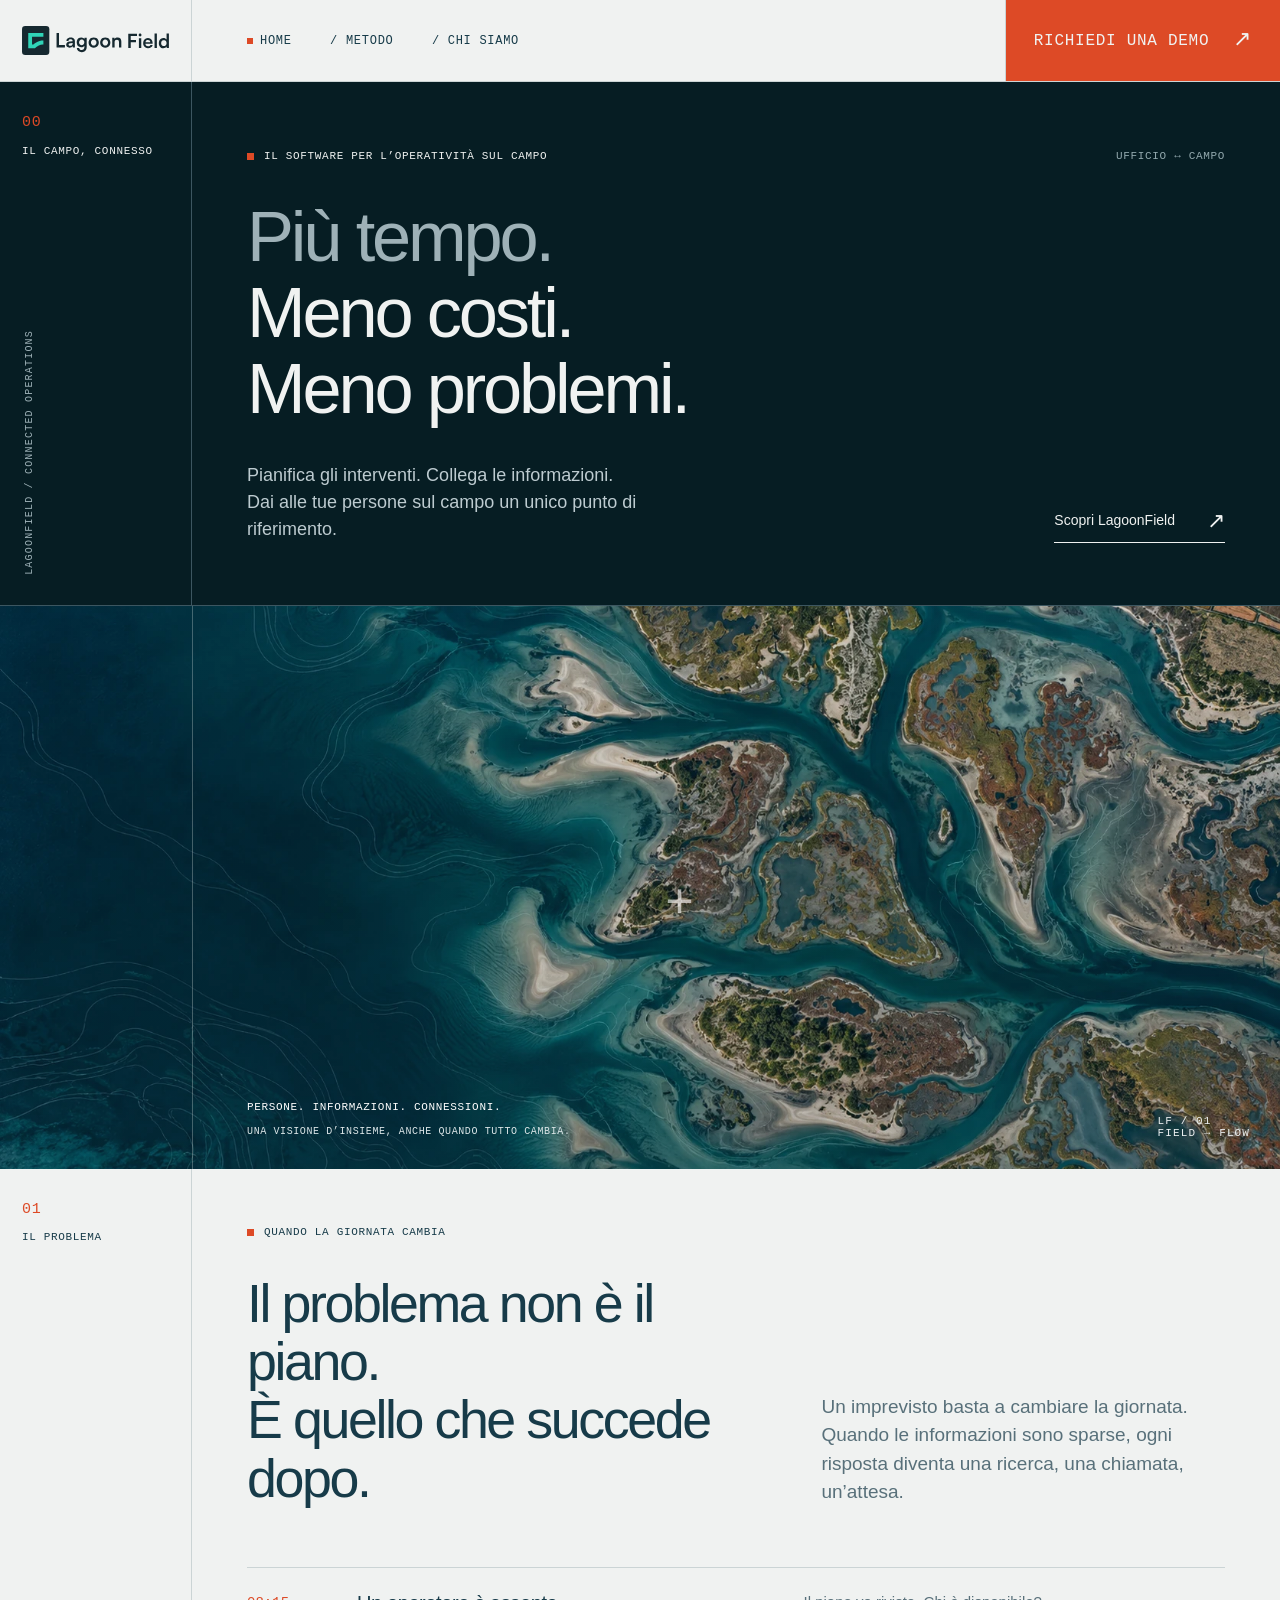
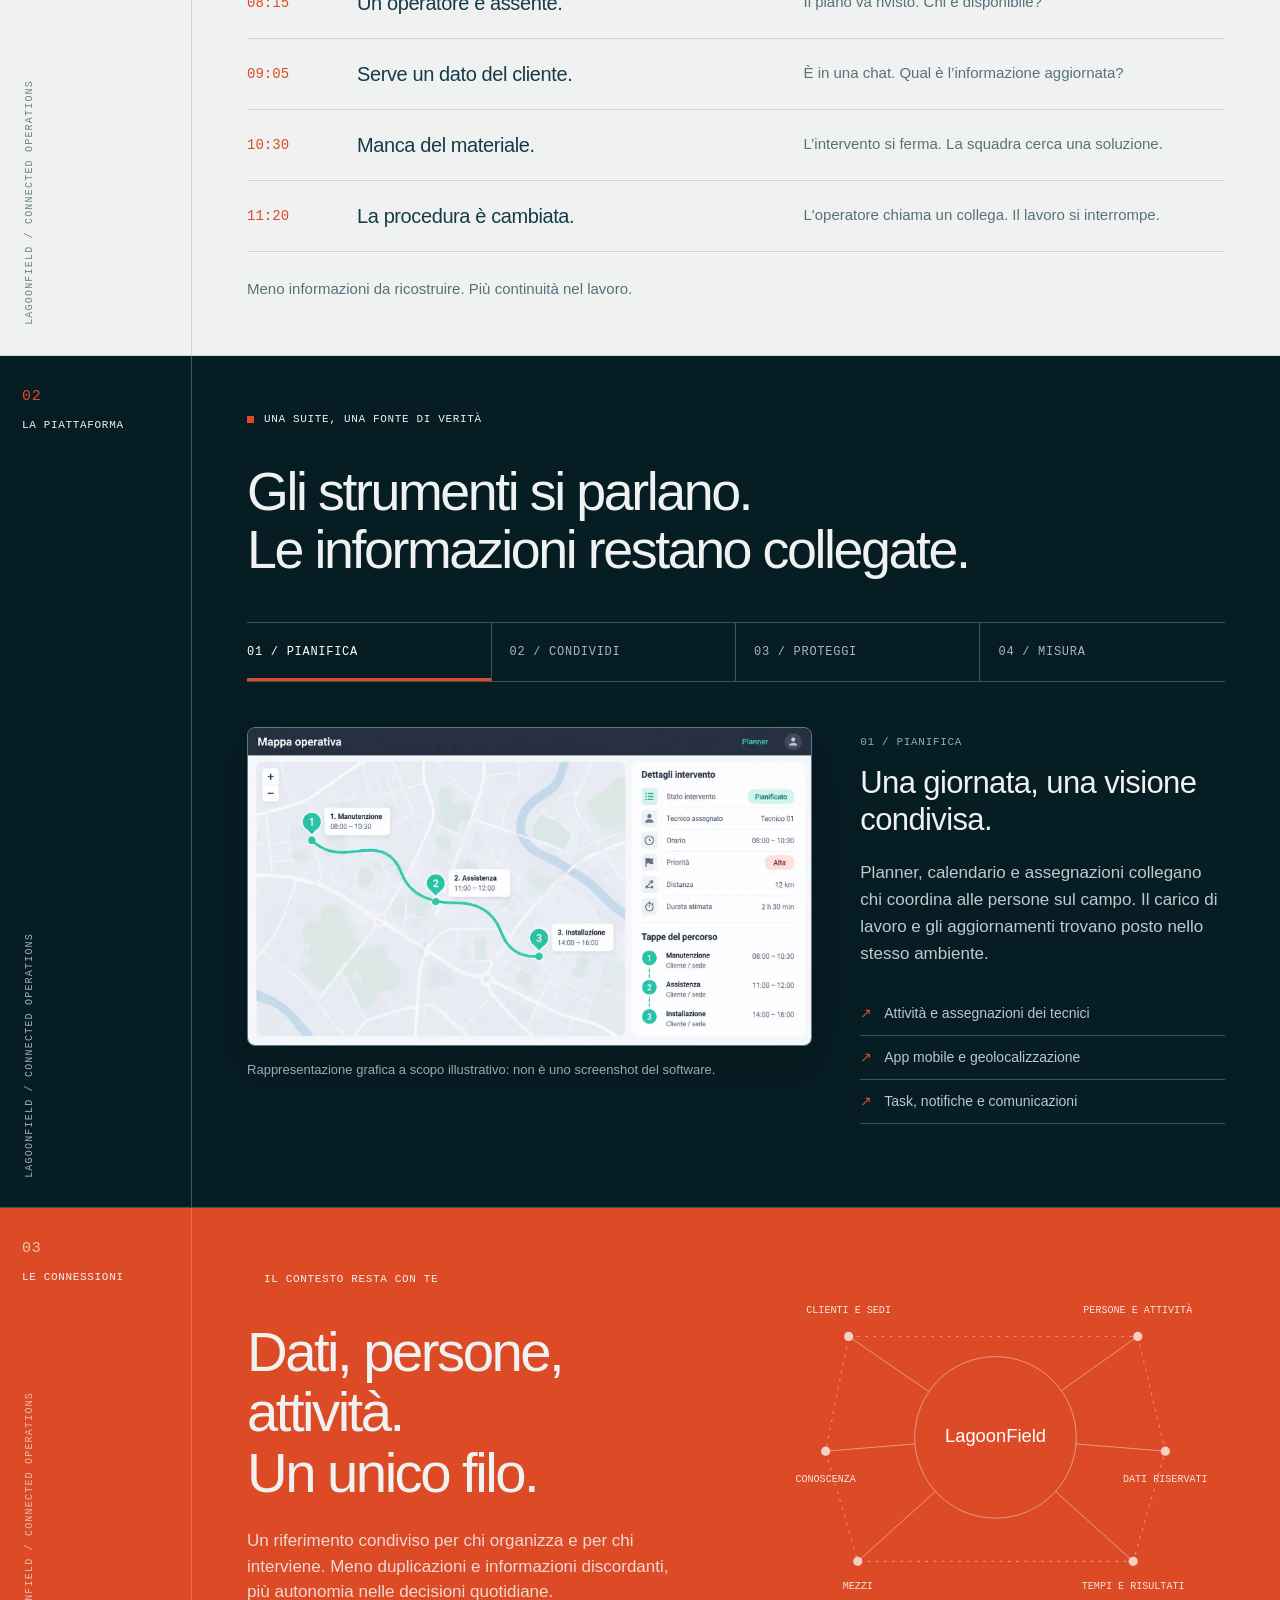
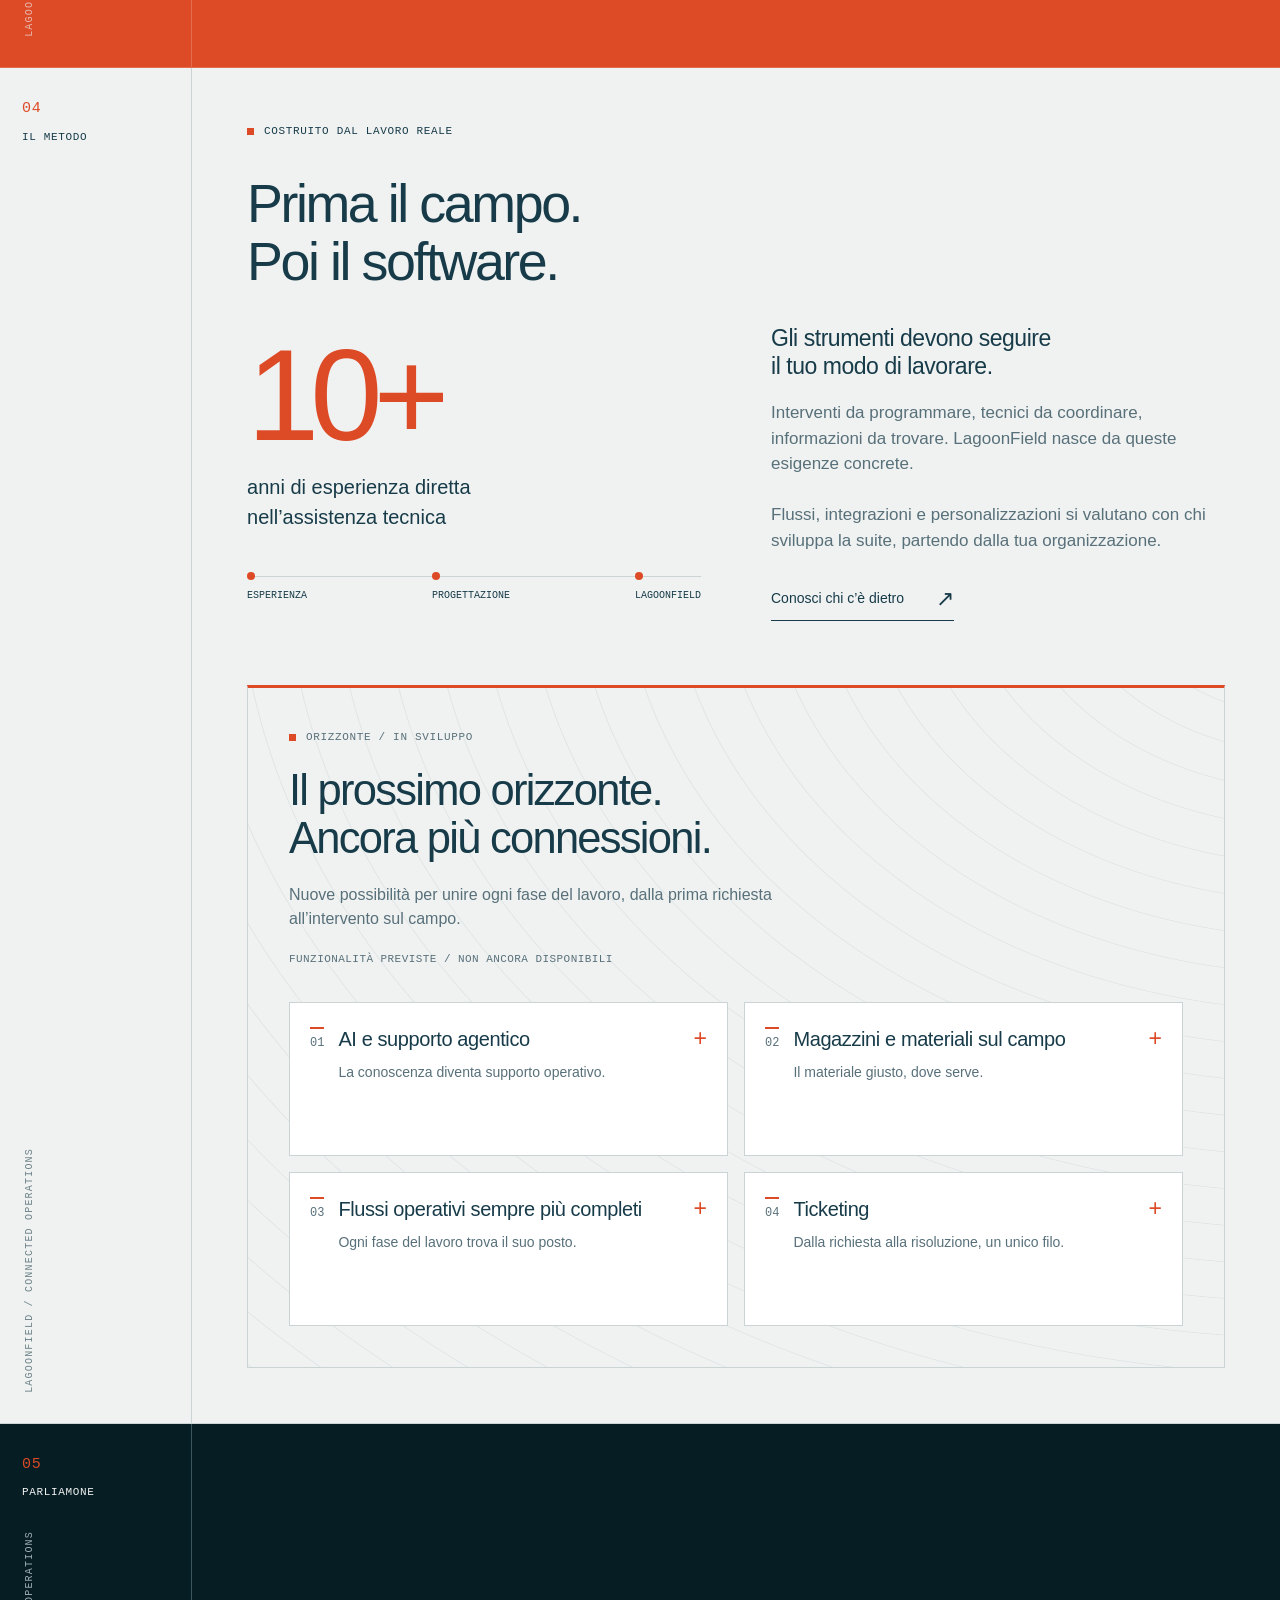
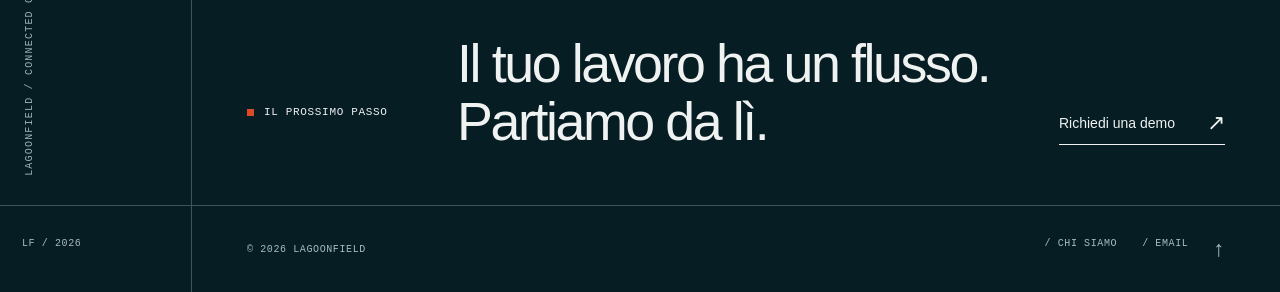
==== commit 84f6111d: "Aggiorna i testi della homepage" ====
--- a/index.html
+++ b/index.html
@@ -34,12 +34,12 @@
         </aside>
         <div class="body">
           <div class="hero-topline">
-            <div class="eyebrow">La suite SAAS per l’assistenza tecnica</div>
+            <div class="eyebrow">Il software per l’operatività sul campo</div>
             <span class="micro">Ufficio ↔ Campo</span>
           </div>
-          <h1><span class="subtle">Meno tempo perso.</span><br>Più controllo, sul campo.</h1>
+          <h1><span class="subtle">Più tempo.</span><br>Meno costi.<br>Meno problemi.</h1>
           <div class="hero-bottom">
-            <p>Pianifica gli interventi. Collega le informazioni.<br>Dai alle tue persone un unico punto di riferimento.</p>
+            <p>Pianifica gli interventi. Collega le informazioni.<br>Dai alle tue persone sul campo un unico punto di riferimento.</p>
             <a class="text-link" href="#piattaforma">Scopri LagoonField<span class="arrow" aria-hidden="true">↗</span></a>
           </div>
         </div>
@@ -69,7 +69,7 @@
           <div class="timeline">
             <div class="timeline-row">
               <span class="time">08:15</span>
-              <h3>Un tecnico è assente.</h3>
+              <h3>Un operatore è assente.</h3>
               <p>Il piano va rivisto. Chi è disponibile?</p>
             </div>
             <div class="timeline-row">
@@ -85,7 +85,7 @@
             <div class="timeline-row">
               <span class="time">11:20</span>
               <h3>La procedura è cambiata.</h3>
-              <p>Il tecnico chiama un collega. Il lavoro si interrompe.</p>
+              <p>L'operatore chiama un collega. Il lavoro si interrompe.</p>
             </div>
           </div>
           <p class="section-note">Meno informazioni da ricostruire. Più continuità nel lavoro.</p>
